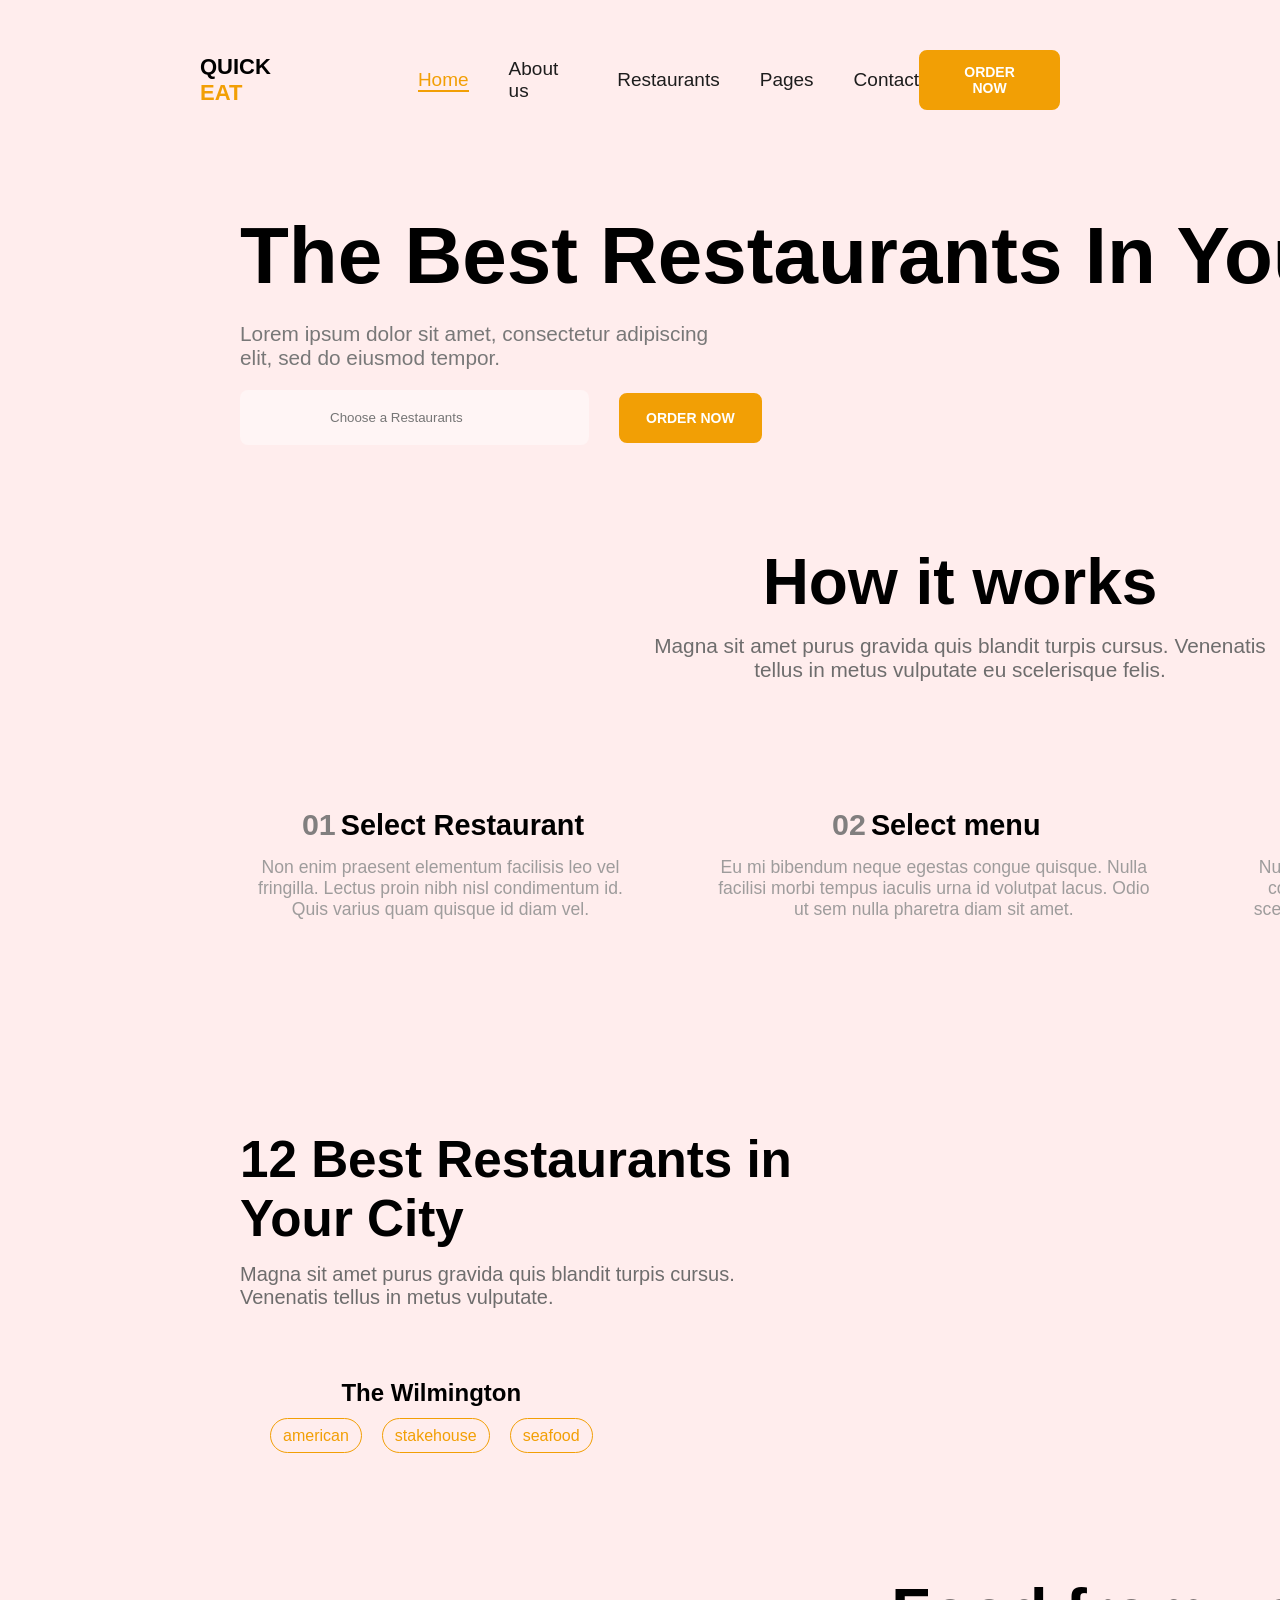
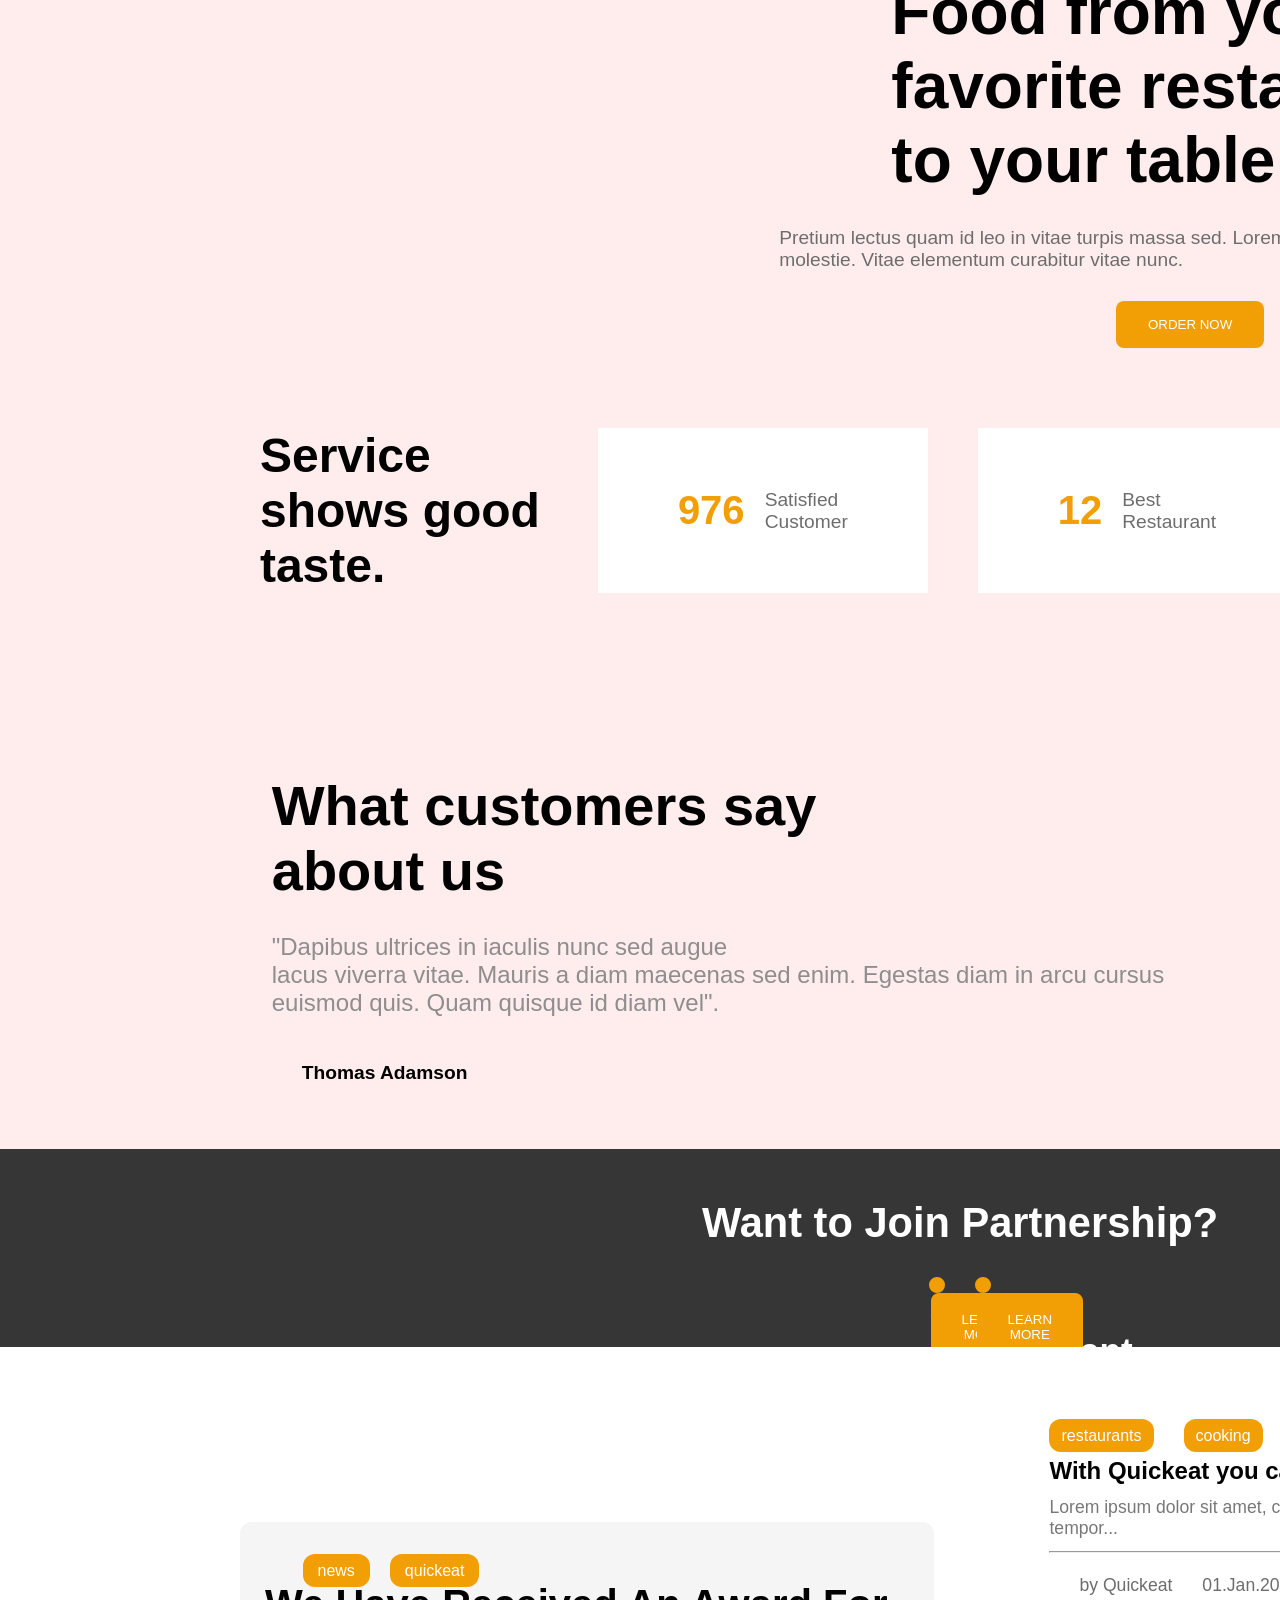
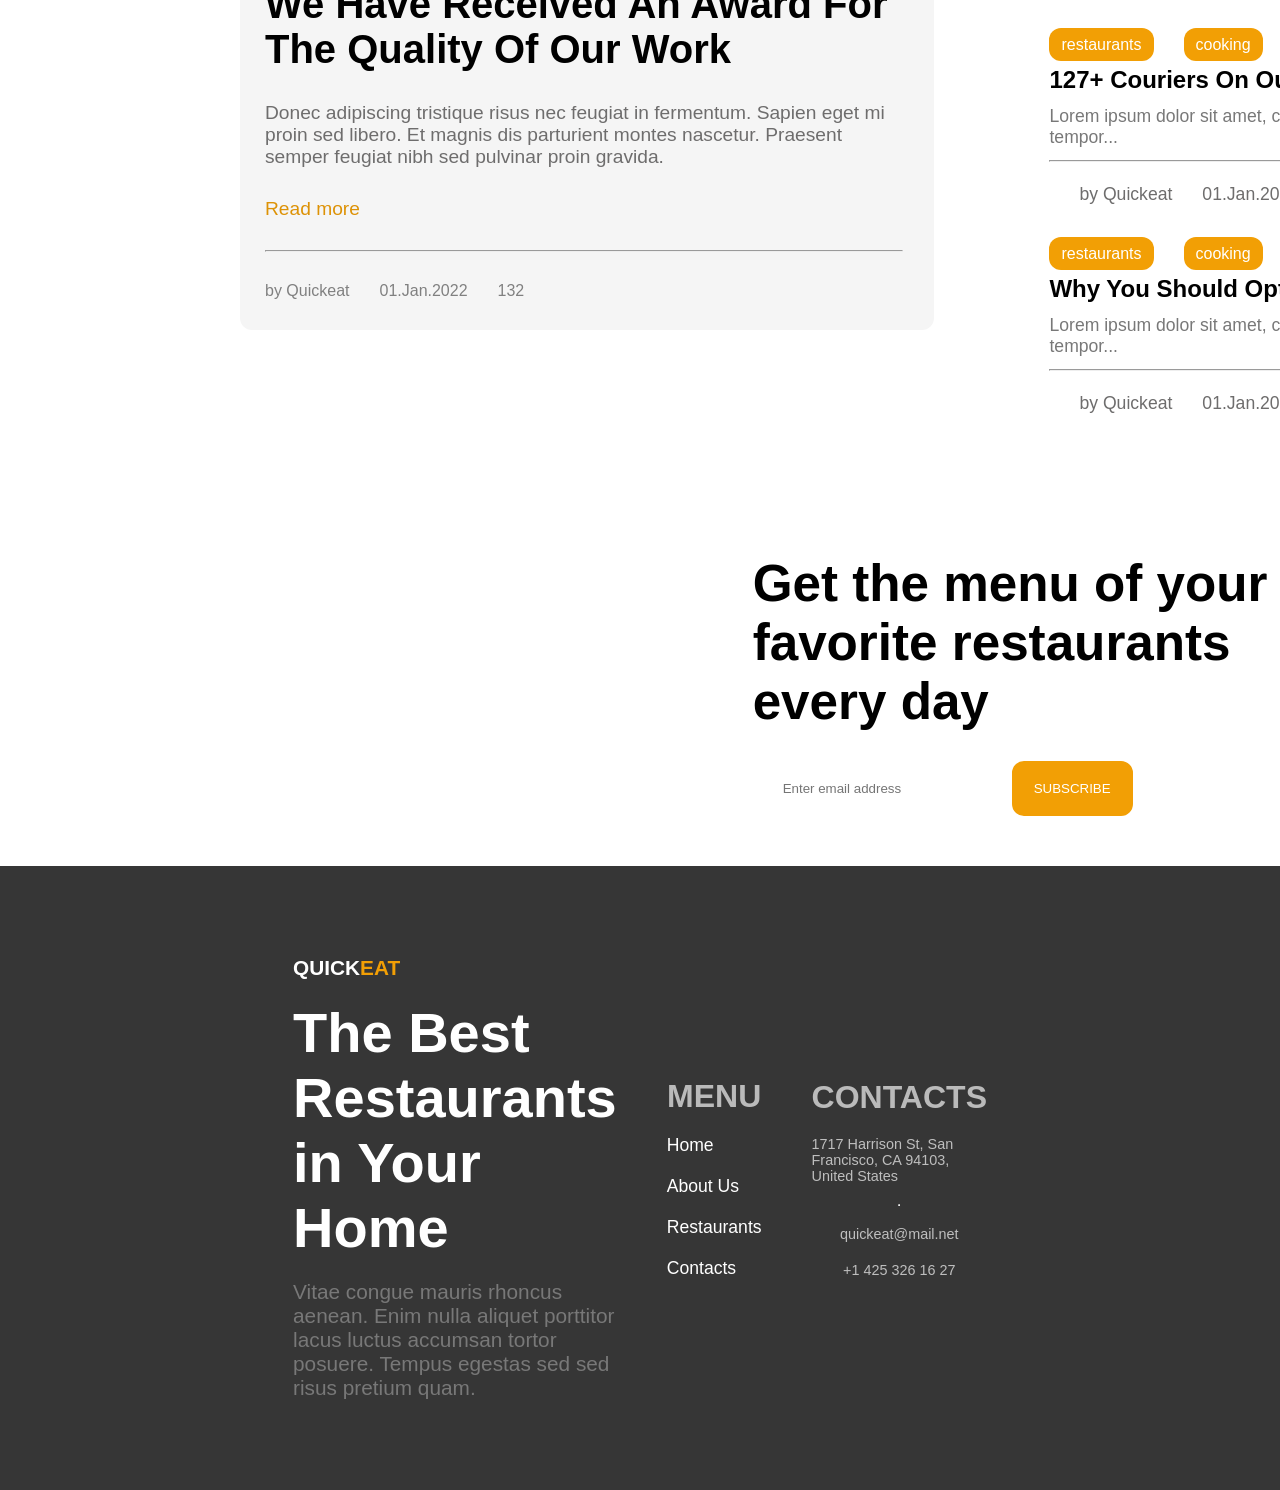
==== index.html @ 790d0edf "first-commit" ====
<!DOCTYPE html>
<html lang="en">

<head>
    <meta charset="UTF-8">
    <meta name="viewport" content="width=device-width, initial-scale=1.0">
    <title>Project</title>
    <link href="https://cdn.jsdelivr.net/npm/remixicon@4.9.0/fonts/remixicon.css" rel="stylesheet" />
    <link rel="stylesheet" href="style.css">
</head>

<body>
    <header>
        <nav>
            <div class="logo">
                <h2>QUICK <span>EAT</span></h2>
            </div>
            <ul>
                <li><a href="#">Home</a></li>
                <li><a href="#">About us</a></li>
                <li><a href="#">Restaurants</a></li>
                <li><a href="#">Pages</a></li>
                <li><a href="#">Contact</a></li>
            </ul>
        </nav>
        <div class="right-nav">
            <button class="btn">ORDER NOW</button>
            <div class="nav-hamburger">
                <i class="ri-menu-line"></i>
            </div>
        </div>
    </header>
    <main>
        <section class="hero-section sec-padding">
            <div class="hero-text">
                <h1>The Best Restaurants In Your Home</h1>
                <p>Lorem ipsum dolor sit amet, consectetur adipiscing <br> elit, sed do eiusmod tempor.</p>
                <nav class="drop-down">
                    <input type="text" placeholder="Choose a Restaurants">
                    <button>ORDER NOW</button>
                </nav>

            </div>
            <div class="hero-img">
                <img src="https://bslthemes.com/html/quickeat/assets/img/photo-1.png" alt="">
                <div class="cap1">
                    <div class="dot"></div>
                    <div>
                        <h3>12 Restaurants</h3>
                        <p>In Your city</p>
                    </div>
                </div>
                <div class="cap2">
                    <img src="https://bslthemes.com/html/quickeat/assets/img/photo-2.jpg" alt="">
                    <div class="cap2-text">
                        <p>Restaurants of the Month</p>
                        <h3>The Wilimington</h3>
                    </div>
                </div>
            </div>

        </section>
        <section class="works sec-padding">
            <div class="text-work">
                <h1>How it works</h1>
                <p>Magna sit amet purus gravida quis blandit turpis cursus. Venenatis <br> tellus in
                    metus vulputate eu scelerisque felis.</p>
            </div>
            <div class="img-work">
                <div class="img-box1">
                    <img src="https://bslthemes.com/html/quickeat/assets/img/illustration-1.png" alt="">
                    <h2><span>01</span>Select Restaurant</h2>
                    <p>Non enim praesent elementum facilisis leo vel fringilla. Lectus proin nibh nisl condimentum id.
                        Quis varius quam quisque id diam vel.</p>
                </div>
                <div class="img-box1">
                    <img src="https://bslthemes.com/html/quickeat/assets/img/illustration-2.png" alt="">
                    <h2><span>02</span>Select menu</h2>
                    <p>Eu mi bibendum neque egestas congue quisque. Nulla facilisi morbi tempus iaculis urna id volutpat
                        lacus. Odio ut sem nulla pharetra diam sit amet.</p>
                </div>
                <div class="img-box1">
                    <img src="https://bslthemes.com/html/quickeat/assets/img/illustration-3.png" alt="">
                    <h2><span>03</span>Wait for delivery</h2>
                    <p>Nunc lobortis mattis aliquam faucibus. Nibh ipsum consequat nisl vel pretium lectus quam id leo.
                        A scelerisque purus semper eget. Tincidunt arcu non.</p>
                </div>
            </div>

        </section>
        <section class="best-res sec-padding">
            <div class="res-left">
                <div class="left-top">
                    <h1>12 Best Restaurants in <br> Your City</h1>
                    <p>Magna sit amet purus gravida quis blandit turpis cursus. <br> Venenatis tellus in metus
                        vulputate.</p>
                </div>
                <div class="left-bottom">
                    <img src="	https://bslthemes.com/html/quickeat/assets/img/logos-1.jpg" alt="">
                    <div class="tag">
                        <h3>The Wilmington</h3>
                        <ul>
                            <li><a href="#">american</a></li>
                            <li><a href="#">stakehouse</a></li>
                            <li><a href="#">seafood</a></li>
                        </ul>
                    </div>
                </div>
            </div>
            <div class="res-right">
                <div class="right-top">
                    <img src="	https://bslthemes.com/html/quickeat/assets/img/logos-1.jpg" alt="">
                    <div class="tag1">
                        <h3>Kennington Lane Cafe</h3>
                        <ul>
                            <li><a href="#">american</a></li>
                            <li><a href="#">stakehouse</a></li>
                            <li><a href="#">seafood</a></li>
                        </ul>
                    </div>
                </div>
                <div class="right-top">
                    <img src="	https://bslthemes.com/html/quickeat/assets/img/logos-1.jpg" alt="">
                    <div class="tag1">
                        <h3>Kings Arms</h3>
                        <ul>
                            <li><a href="#">healthy</a></li>
                            <li><a href="#">stakehouse</a></li>
                            <li><a href="#">vegetarian</a></li>
                        </ul>
                    </div>
                </div>

                <button>SEA ALL</button>
            </div>

        </section>
        <section class="favorite sec-padding">
            <div class="top-img-box">
                <img src="https://bslthemes.com/html/quickeat/assets/img/photo-3.png" alt="">
                <div class="img-box-text">
                    <h1>Food from your <br> favorite restaurants <br> to your table</h1>
                    <p>Pretium lectus quam id leo in vitae turpis massa sed. Lorem donec massa sapien faucibus et
                        molestie. Vitae elementum curabitur vitae nunc.</p>
                    <button>ORDER NOW</button>
                </div>
            </div>
            <div class="bottom-text-box">
                <h3>Service shows good taste.</h3>
                <div class="fav-box">
                    <h4>976</h4>
                    <p>Satisfied <br> Customer</p>
                </div>
                <div class="fav-box">
                    <h4>12</h4>
                    <p>Best <br> Restaurant</p>
                </div>
                <div class="fav-box">
                    <h4>1k+</h4>
                    <p>Food <br> delivery</p>
                </div>
            </div>
        </section>
        <section class="feedback-section sec-padding">
            <div class="left-feed">
                <h1>What customers say <br> about us</h1>
                <p>"Dapibus ultrices in iaculis nunc sed augue <br> lacus viverra vitae. Mauris a diam maecenas sed
                    enim. Egestas diam in arcu cursus euismod quis. Quam quisque id diam vel".</p>
                <div class="user">
                    <img src="https://bslthemes.com/html/quickeat/assets/img/photo-5.jpg" alt="">
                    <h6>Thomas Adamson</h6>
                </div>
            </div>
            <div class="right-feed">
                <img src="https://bslthemes.com/html/quickeat/assets/img/photo-4.png" alt="">
            </div>

        </section>
        <section class="partnership">
            <h1>Want to Join Partnership?</h1>
            <div class="part-conatiner">
                <div class="left-img">
                    <img src="https://bslthemes.com/html/quickeat/assets/img/photo-6.jpg" alt="">
                    <h2>Join-courier</h2>
                    <button>LEARN MORE</button>
                </div>
                <div class="left-img">
                    <img src="https://bslthemes.com/html/quickeat/assets/img/photo-7.jpg" alt="">
                    <h2>Join Merchant</h2>
                    <button>LEARN MORE</button>
                </div>
            </div>
        </section>
        <section class="news-section sec-padding">
            <!-- <h2>Latest news and events</h2> -->
            <div class="left-news">
                <img src="https://bslthemes.com/html/quickeat/assets/img/photo-8.jpg" alt="">
                <ul class="top-tags">
                    <li> <a href="#">news</a></li>
                    <li><a href="#">quickeat</a></li>
                </ul>
                <h2>We Have Received An Award For The Quality Of Our Work</h2>
                <p>Donec adipiscing tristique risus nec feugiat in fermentum. Sapien eget mi proin sed libero. Et magnis
                    dis parturient montes nascetur. Praesent semper feugiat nibh sed pulvinar proin gravida.</p>
                <a href="#" class="read-more">Read more</a>
                <hr>
                <ul class="left-bottom-text">
                    <li><a href="#">by Quickeat</a></li>
                    <li><a href="#">01.Jan.2022</a></li>
                    <li><a href="#">132</a></li>
                </ul>
            </div>
            <div class="right-news">
                <div class="recipes">
                    <img src="https://bslthemes.com/html/quickeat/assets/img/food-1.jpg" alt="">
                    <div class="recipe-box">
                        <ul class="tags">
                            <li><a href="#">restaurants</a></li>
                            <li><a href="#">cooking</a></li>
                        </ul>
                        <h2>With Quickeat you can order food for the whole day</h2>
                        <p>Lorem ipsum dolor sit amet, consectetur adipiscing elit, sed do eiusmod tempor...</p>
                        <hr>
                        <ul class="bottom-tag">
                            <li><a href="#">by Quickeat</a></li>
                            <li><a href="#">01.Jan.2022</a></li>
                            <li><a href="#">132</a></li>
                        </ul>
                    </div>
                </div>
                <!--  -->
                 <div class="recipes">
                    <img src="	https://bslthemes.com/html/quickeat/assets/img/food-2.jpg" alt="">
                    <div class="recipe-box">
                        <ul class="tags">
                            <li><a href="#">restaurants</a></li>
                            <li><a href="#">cooking</a></li>
                        </ul>
                        <h2>127+ Couriers On Our Team!</h2>
                        <p>Lorem ipsum dolor sit amet, consectetur adipiscing elit, sed do eiusmod tempor...</p>
                        <hr>
                        <ul class="bottom-tag">
                            <li><a href="#">by Quickeat</a></li>
                            <li><a href="#">01.Jan.2022</a></li>
                            <li><a href="#">132</a></li>
                        </ul>
                    </div>
                </div>
                <!-- -->
                 <div class="recipes">
                    <img src="	https://bslthemes.com/html/quickeat/assets/img/food-3.jpg" alt="">
                    <div class="recipe-box">
                        <ul class="tags">
                            <li><a href="#">restaurants</a></li>
                            <li><a href="#">cooking</a></li>
                        </ul>
                        <h2>Why You Should Optimize Your Menu for Delivery</h2>
                        <p>Lorem ipsum dolor sit amet, consectetur adipiscing elit, sed do eiusmod tempor...</p>
                        <hr>
                        <ul class="bottom-tag">
                            <li><a href="#">by Quickeat</a></li>
                            <li><a href="#">01.Jan.2022</a></li>
                            <li><a href="#">132</a></li>
                        </ul>
                    </div>
                </div>
            </div>
        </section>
        <section class="subscribe-section sec-padding">
            <img src="https://bslthemes.com/html/quickeat/assets/img/illustration-4.png" alt="">
            <div class="right-sub">
                <h1>Get the menu of your <br> favorite restaurants <br> every day</h1>
                <div class="inp">
                    <input type="email" placeholder="Enter email address">
                    <button>SUBSCRIBE</button>
                </div>
            </div>

        </section>
    </main>
    <footer>
        <div class="top-footer sec-padding">
            <div class="left">
                <h2>QUICK<span>EAT</span></h2>
                <h1>The Best <br> Restaurants <br> in Your Home</h1>
                <p>Vitae congue mauris rhoncus aenean. Enim nulla aliquet porttitor lacus luctus accumsan tortor posuere. Tempus egestas sed sed risus pretium quam.</p>
            </div>
            <div class="mid">
                <h3>MENU</h3>
                <ul>
                    <li><a href="#">Home</a></li>
                    <li><a href="#">About Us</a></li>
                    <li><a href="#">Restaurants</a></li>
                    <li><a href="#">Contacts</a></li>
                </ul>
            </div>
            <div class="right">
                <h3>CONTACTS</h3>
                <p>1717 Harrison St, San Francisco, CA 94103, United States</p>
                <hr>
                <p>quickeat@mail.net</p>
                <p>+1 425 326 16 27</p>
            </div>   
        </div>
    </footer>
</body>
</html>
---- style.css ----
* {
    margin: 0;
    padding: 0;
    box-sizing: border-box;
    font-family: "Helvetica Neue", Helvetica, Arial, sans-serif;
}

body {
    background-color: #FFEDED;
    /* width: 100%; */
    display: flex;
    flex-direction: column;
    /* align-items: center; */
    justify-content: center;
    overflow-x: hidden;
}

header {
    display: flex;
    justify-content: space-between;
    align-items: center;
    padding: 50px 200px;
}

nav {
    display: flex;
    align-items: center;
    gap: 100px;
}

.logo h2 {
    font-size: 22px;
    font-weight: 700;
}

.logo h2 span {
    color: #F29F05;
}

nav ul {
    display: flex;
    align-items: center;
    justify-content: center;
    gap: 40px;
}

nav ul li {
    list-style: none;
}

nav ul li a {
    text-decoration: none;
    font-size: 19px;
    color: rgb(29, 29, 29);
}

nav li:first-child a {
    color: #F29F05;
    border-bottom: 2px solid #F29F05;
}


nav ul li a:hover {
    color: #F29F05;
    transition: 0.3s ease-in;
}

.right-nav {
    display: flex;
    gap: 20px;
    align-items: center;
    justify-content: center;
}

.right-nav button {
    padding: 12px 25px;
    border: 2px solid #F29F05;
    outline: none;
    background-color: #F29F05;
    color: white;
    border-radius: 8px;
    cursor: pointer;
    font-size: 14px;
    font-weight: 600;
}

.right-nav button:hover {
    color: #F29F05;
    background-color: transparent;
    transition: 0.s ease-in;
}

.right-nav i {
    cursor: pointer;
    font-size: 20px;
    display: none;
}

main {
    width: 1920px;
}
.sec-padding{
     padding: 50px 240px;
}
.hero-section {
    display: flex;
    justify-content: space-between;
    align-items: center;

}

.hero-text {
    display: flex;
    flex-direction: column;
    gap: 20px;
}

.hero-text h1 {
    font-size: 5rem;
}

.hero-text p {
    font-size: 1.3rem;
    color: #787878;
}

.drop-down {
    display: flex;
    align-items: center;
    gap: 30px;
}

.drop-down input {
    padding: 20px 90px;
    border: none;
    outline: none;
    background-color: rgba(255, 255, 255, 0.404);
    border-radius: 8px;
}

.drop-down button {
    padding: 15px 25px;
    border: 2px solid #F29F05;
    outline: none;
    background-color: #F29F05;
    color: white;
    border-radius: 8px;
    cursor: pointer;
    font-size: 14px;
    font-weight: 600;
}

.drop-down button:hover {
    color: #F29F05;
    background-color: transparent;
    transition: 0.s ease-in;
}

.hero-img {
    position: relative;
}

.hero-img .cap1 {
    padding: 12px 20px;
    width: 40%;
    display: flex;
    align-items: center;
    gap: 20px;
    border-radius: 18px;
    background-color: white;
    position: absolute;
    top: 23%;
    left: 64%;
}

.hero-img .cap1 .dot {
    width: 50px;
    height: 50px;
    background-color: #F29F05;
    border-radius: 50%;
}

.cap1 h3 {
    font-size: 18px;
}

.cap1 p {
    color: #787878;
    font-size: 15px;
}

.hero-img .cap2 {
    display: flex;
    align-items: center;
    gap: 30px;
    width: 50%;
    border-radius: 18px;
    padding: 15px 28px;
    background-color: white;
    position: absolute;
    bottom: 20%;
}

.hero-img .cap2 img {
    border-radius: 18px;

}

.cap2-text {
    display: flex;
    flex-direction: column;
    align-items: center;
    justify-content: center;
    gap: 12px;
}

.hero-img .cap2 h3 {
    font-size: 20px;

}

.hero-img .cap2 p {
    font-size: 14px;
    color: #787878;
}

/* How it work section */

.works {
    display: flex;
    flex-direction: column;
    align-items: center;
    gap: 30px;
    padding-top: 50px;
}

.text-work {
    display: flex;
    flex-direction: column;
    gap: 15px;
}

.text-work h1 {
    font-size: 4rem;
    text-align: center;
}

.text-work p {
    font-size: 1.3rem;
    text-align: center;
    color: #6e6d6d;
}

.img-work {
    display: flex;
    align-items: center;
    justify-content: center;
    gap: 70px;
}

.img-box1 {
    display: flex;
    flex-direction: column;
    align-items: center;
    justify-content: center;
    gap: 15px;
    padding: 80px 5px;
}

.img-box1 img {
    max-width: 100%;
    height: auto;
}

.img-box1 h2 {
    font-size: 1.8rem;
}

.img-box1 h2 span {
    color: #817f7f;
    font-size: 1.9rem;
    padding: 5px;
}

.img-box1 p {
    color: #9e9c9c;
    font-size: 1.1rem;
    text-align: center;
}

/* Best Resturants Section */

.best-res {
    display: flex;
    padding-top: 80px;
    justify-content: space-between;
    /* padding: 150px 0; */
}

.res-left {
    display: flex;
    flex-direction: column;
    gap: 70px;
    justify-content: space-between;
}

.left-top {
    display: flex;
    flex-direction: column;
    gap: 15px;
}

.left-top h1 {
    font-size: 3.2rem;
}

.left-top p {
    font-size: 20px;
    color: #6e6d6d;
}

.left-bottom {
    display: flex;
    align-items: center;
    gap: 30px;
}

.left-bottom img {
    border-radius: 18px;
}

.left-bottom .tag {
    display: flex;
    flex-direction: column;
    align-items: center;
    gap: 20px;
}

.left-bottom .tag h3 {
    font-size: 1.5rem;
}

.left-bottom .tag ul {
    display: flex;
    gap: 20px;
}

.left-bottom .tag ul li {
    list-style: none;
}

.left-bottom .tag ul li a {
    text-decoration: none;
    padding: 8px 12px;
    border: 1px solid #F29F05;
    color: #F29F05;
    background-color: transparent;
    border-radius: 18px;
}

.left-bottom .tag ul li a:hover {
    background-color: #F29F05;
    color: white;
    transition: 0.3s ease-in;
}

.res-right {
    display: flex;
    flex-direction: column;
    align-items: center;
    justify-content: center;
    gap: 50px;
}

.res-right .right-top {
    display: flex;
    align-items: center;
    gap: 50px;
}

.res-right button {
    padding: 15px 28px;
    border: 2px solid #F29F05;
    background-color: transparent;
    border-radius: 8px;
    cursor: pointer;
}

.res-right button:hover {
    background-color: #F29F05;
    color: white;
    transition: 0.3s ease-in;
}

.res-right .right-top img {
    border-radius: 18px;
}

.right-top .tag1 {
    display: flex;
    flex-direction: column;
    gap: 20px;
}

.tag1 h3 {
    font-size: 1.5rem;
}

.tag1 ul {
    display: flex;
    gap: 40px;
}

.tag1 ul li {
    list-style: none;
}

.tag1 ul li a {
    text-decoration: none;
    padding: 8px 12px;
    border: 1px solid #F29F05;
    color: #F29F05;
    background-color: transparent;
    border-radius: 18px
}

.tag1 ul li a:hover {
    background-color: #F29F05;
    color: white;
    transition: 0.3s ease-in;
}

/* favorite section */

.favorite {
    display: flex;
    padding-top: 80px;
    flex-direction: column;
}

.top-img-box {
    display: flex;
    align-items: center;
    justify-content: center;
}

.top-img-box img {
    width: 40%;
}

.img-box-text {
    display: flex;
    flex-direction: column;
    align-items: center;
    gap: 30px;
}

.img-box-text h1 {
    font-size: 4rem;
    font-weight: 600;
}

.img-box-text p {
    font-size: 1.2rem;
    padding-left: 30px;
    width: 90%;
    color: #6e6d6d;
}

.img-box-text button {
    padding: 1rem 2rem;
    border: none;
    background-color: #F29F05;
    color: white;
    border-radius: 8px;
}

.bottom-text-box {
    display: flex;
    gap: 30px;
    justify-content: space-evenly;
    padding: 80px 0;
}

.bottom-text-box h3 {
    font-size: 3rem;
    width: 20%;
}

.bottom-text-box .fav-box {
    display: flex;
    align-items: center;
    justify-content: center;
    gap: 20px;
    padding: 10px 80px;
    background-color: white;
}


.fav-box h4 {
    font-size: 2.5rem;
    color: #F29F05;
}

.fav-box p {
    font-size: 1.2rem;
    color: #6e6d6d;
}

.bottom-text-box .fav-box:hover{
    /* background-color: #f7cd97; */
    transition: 0.3s ease-in-out;
    cursor: pointer;
    transform: translateY(-5%);

}



/* Partnership section */
.feedback-section {
    display: flex;
    align-items: center;
    gap: 30px;
    justify-content: center;
}

.feedback-section .left-feed {
    display: flex;
    gap: 30px;
    flex-direction: column;
}

.feedback-section .left-feed h1 {
    font-size: 3.5rem;
}

.feedback-section .left-feed p {
    color: #8f8d8d;
    font-size: 1.5rem;
    width: 70%;
}

.left-feed .user {
    display: flex;
    gap: 20px;
}

.left-feed .user img {
    border-radius: 50%;
}

.left-feed .user h6 {
    font-size: 1.2rem;
    padding: 15px 10px;
}

/* Partnership Section */
.partnership {
    background-color: #363636;
    display: flex;
    flex-direction: column;
    gap: 30px;
    padding: 50px 60px;
    overflow: hidden;

}

.partnership h1 {
    text-align: center;
    font-size: 2.6rem;
    color: white;
}

.part-conatiner {
    display: flex;
    gap: 30px;
    align-items: center;
    justify-content: center;
}

.part-conatiner .left-img {
    position: relative;
    
}
.part-conatiner .left-img img{
    border-radius: 12px;
    border: 8px solid #F29F05;
}
.part-conatiner .left-img h2 {
    font-size: 2.2rem;
    color: white;
    position: absolute;
    top: 70%;
    left: 8%;
}

.part-conatiner .left-img button {
    position: absolute;
    top: 82%;
    left: 10%;
    padding: 16px 28px;
    background-color: #F29F05;
    color: white;
    border: none;
    border-radius: 8px;
    border: 3px solid #F29F05;
}

.part-conatiner .left-img button:hover {
    background-color: transparent;
    transition: .3s ease-in;

}

/* News and Event section  */

.news-section{
    display: flex;
    gap: 60px;
    align-items: center;
    justify-content: center;
    background-color: white;
} 

.news-section .left-news{
    padding: 30px 25px;
    background-color: whitesmoke;
    display: flex;
    width: 50%;
    gap: 30px;
    flex-direction: column;
    border-radius: 12px;
    position: relative;

}
.left-news img{
    width: 100%;
    border-radius: 12px;
}
.top-tags{
    display: flex;
    gap: 20px;
     position: absolute;
    left: 9%;
    top: 10%;
}
.top-tags li{
    list-style: none;
}
.top-tags li a{
    text-decoration: none;
    font-size: 1rem;
    padding: 8px 15px;
    background-color: #F29F05;
    color: white;
    border-radius: 12px;   
}

.left-news h2{
    font-size: 2.5rem;

}
.left-news p{
    font-size: 1.2rem;
    color: #6e6d6d;
}
.left-news .read-more{
    font-size: 1.2rem;
    text-decoration: none;
    color: #dd9206;
    align-self: start;
}
.left-news hr{
    width: 99%;
}
.left-news .left-bottom-text{
    display: flex;
    gap: 30px;
}
.left-bottom-text li{
    list-style: none;
}
.left-bottom-text li a{
    text-decoration: none;
    color: gray;
}
.right-news{
    display: flex;
    padding: 30px 25px;
    flex-direction: column;
     gap: 30px;
}
.recipes{
    display: flex;
    align-items: center;
    gap: 30px;
    justify-content: center;
}
.recipes img{
    border-radius: 12px;
}
.recipe-box{
    display: flex;
    flex-direction: column;
    gap: 12px;
    justify-content: center;
}
.recipe-box .tags{
    display: flex;
    gap: 30px;
}
.recipe-box .tags li{
    list-style: none;
}
.recipe-box .tags li a{
    text-decoration: none;
    padding: 8px 12px;
    background-color: #F29F05;
    color: white;
    border-radius: 12px;
}
.recipe-box h2{
    font-size: 1.5rem;
}
.recipe-box h2:hover{
    color: #F29F05;
    transition: 0.4s ease-in;
    cursor: pointer;
}
.recipe-box p{
    color: #787878;
    font-size: 1.1rem;
}
.recipe-box .bottom-tag{
    display: flex;
    /* justify-content: space-between; */
    gap: 30px;
    padding: 10px 30px;
}
.recipe-box .bottom-tag li{
    list-style: none;
}
.recipe-box .bottom-tag a{
    text-decoration: none;
    color: #6e6d6d  ;
    font-size: 1.1rem;
}

/* Subscribe section */

.subscribe-section{
    display: flex;
    align-items: center;
    justify-content:center;
    gap:100px;
    background-color: white;
}
.subscribe-section .right-sub{
    display: flex;
    flex-direction: column;
    gap: 30px;
}
.right-sub h1{
    font-size: 3.2rem;
}
.right-sub .inp{
    display: flex;
    gap: 30px;
}
.right-sub .inp input{
    padding: 15px  30px;
    border: none;
    outline: none;
}
.right-sub .inp button{
    padding: 18px 20px;
    border: none;
    background-color: #F29F05;
    color: white;
    border-radius: 12px;
    border: 2px solid #F29F05;
}
.right-sub .inp button:hover{
    background-color: transparent;
    color: #F29F05;
}

footer{
    width: 100%;
    background-color: #363636;
    padding: 40px 60px;
}
footer .top-footer{
    display: flex;
    align-items: center;
    gap: 50px;
    justify-content: center;
    /* justify-content: space-between; */
}
.top-footer .left{
    display: flex;
    flex-direction: column;
    gap: 20px;
}
.top-footer .left h2{
    font-size: 1.3rem;
    color: white;
}
.top-footer .left h2 span{
    color: #F29F05;
}
.top-footer .left h1{
    font-size: 3.5rem;
    color: white;
}
.top-footer .left p{
    font-size: 1.3rem;
    /* width: 40%; */
    color: #787878;
}

.top-footer .mid{
    display: flex;
    flex-direction: column;
    justify-content: center;
    align-items: center;
    gap: 20px;
}
.top-footer .mid h3{
    font-size: 2rem;
    color: rgba(255, 255, 255, 0.658);
}
.top-footer .mid ul{
    display: flex;
    flex-direction: column;
    gap: 20px;
}
.top-footer .mid ul li{
    list-style: none;
}
.top-footer .mid ul li a{
    color: white;
    text-decoration: none;
    font-size: 1.1rem;
}
.top-footer .right{
    display: flex;
    flex-direction: column;
    align-items: center;
    justify-content: center;
    gap: 20px;

}
.top-footer .right h3{
    font-size: 2rem;
    color: rgba(255, 255, 255, 0.658);
}
.top-footer .right p{
    color:rgb(190, 190, 190);
    font-size: .9rem;
}


/* Responsive */


@media (max-width: 768px) {
    header {
        flex-direction: column;
        padding: 20px;
        gap: 15px;
    }

    nav {
        /* flex-direction: column; */
        gap: 10px;
        justify-content: space-between;
    }

    nav ul {
        flex-direction: column;
        gap: 10px;
        display: none;
    }

    .hero-section {
        flex-direction: column;
        gap: 20px;
        padding: 20px;
    }

    .hero-text h1 {
        font-size: 2.5rem;
    }

    .hero-text p {
        font-size: 1rem;
        text-align: center;
    }

    .drop-down {
        flex-direction: column;
        gap: 10px;
    }

    .works .img-work,
    .best-res,
    .feedback-section,
    .partnership .part-conatiner,
    .news-section,
    .recipes,
    .subscribe-section {
        flex-direction: column;
        gap: 20px;
    }

    .sec-padding {
        padding: 20px;
    }

    main {
        width: 100%;
    }
}
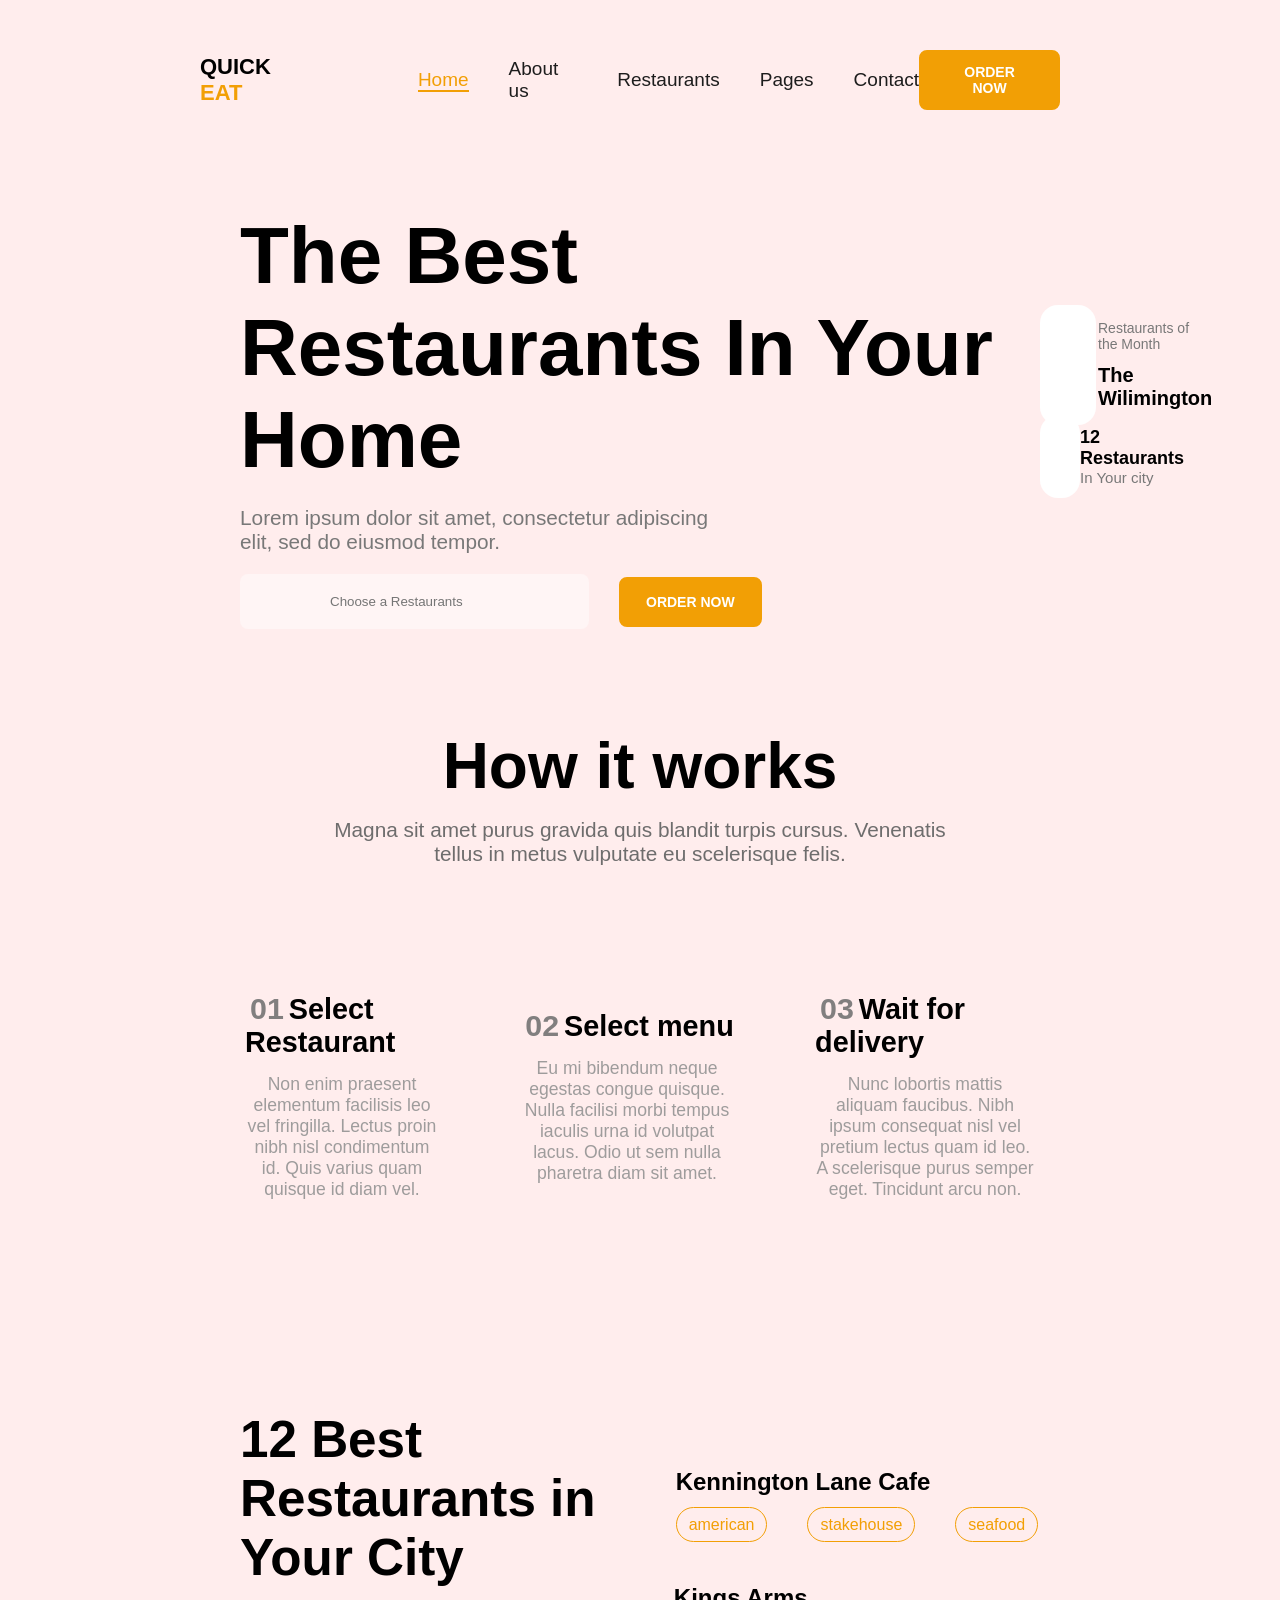
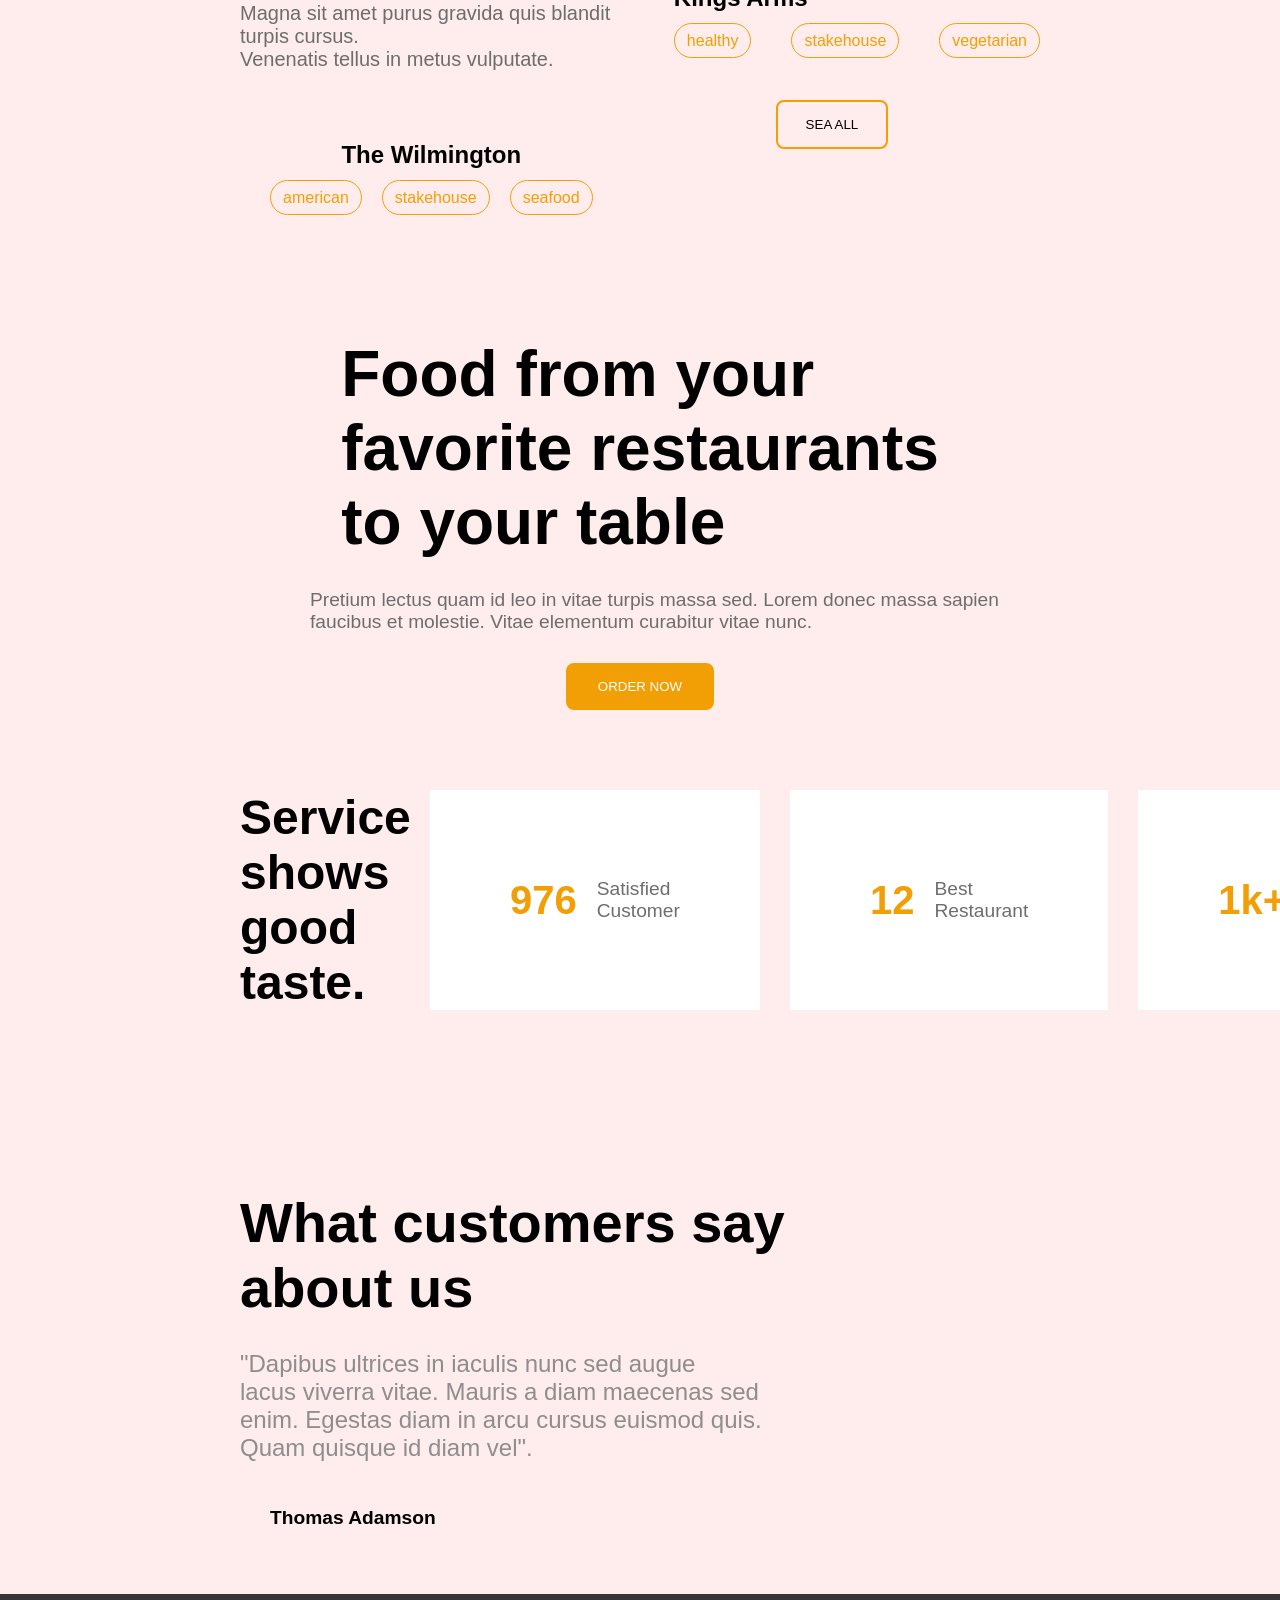
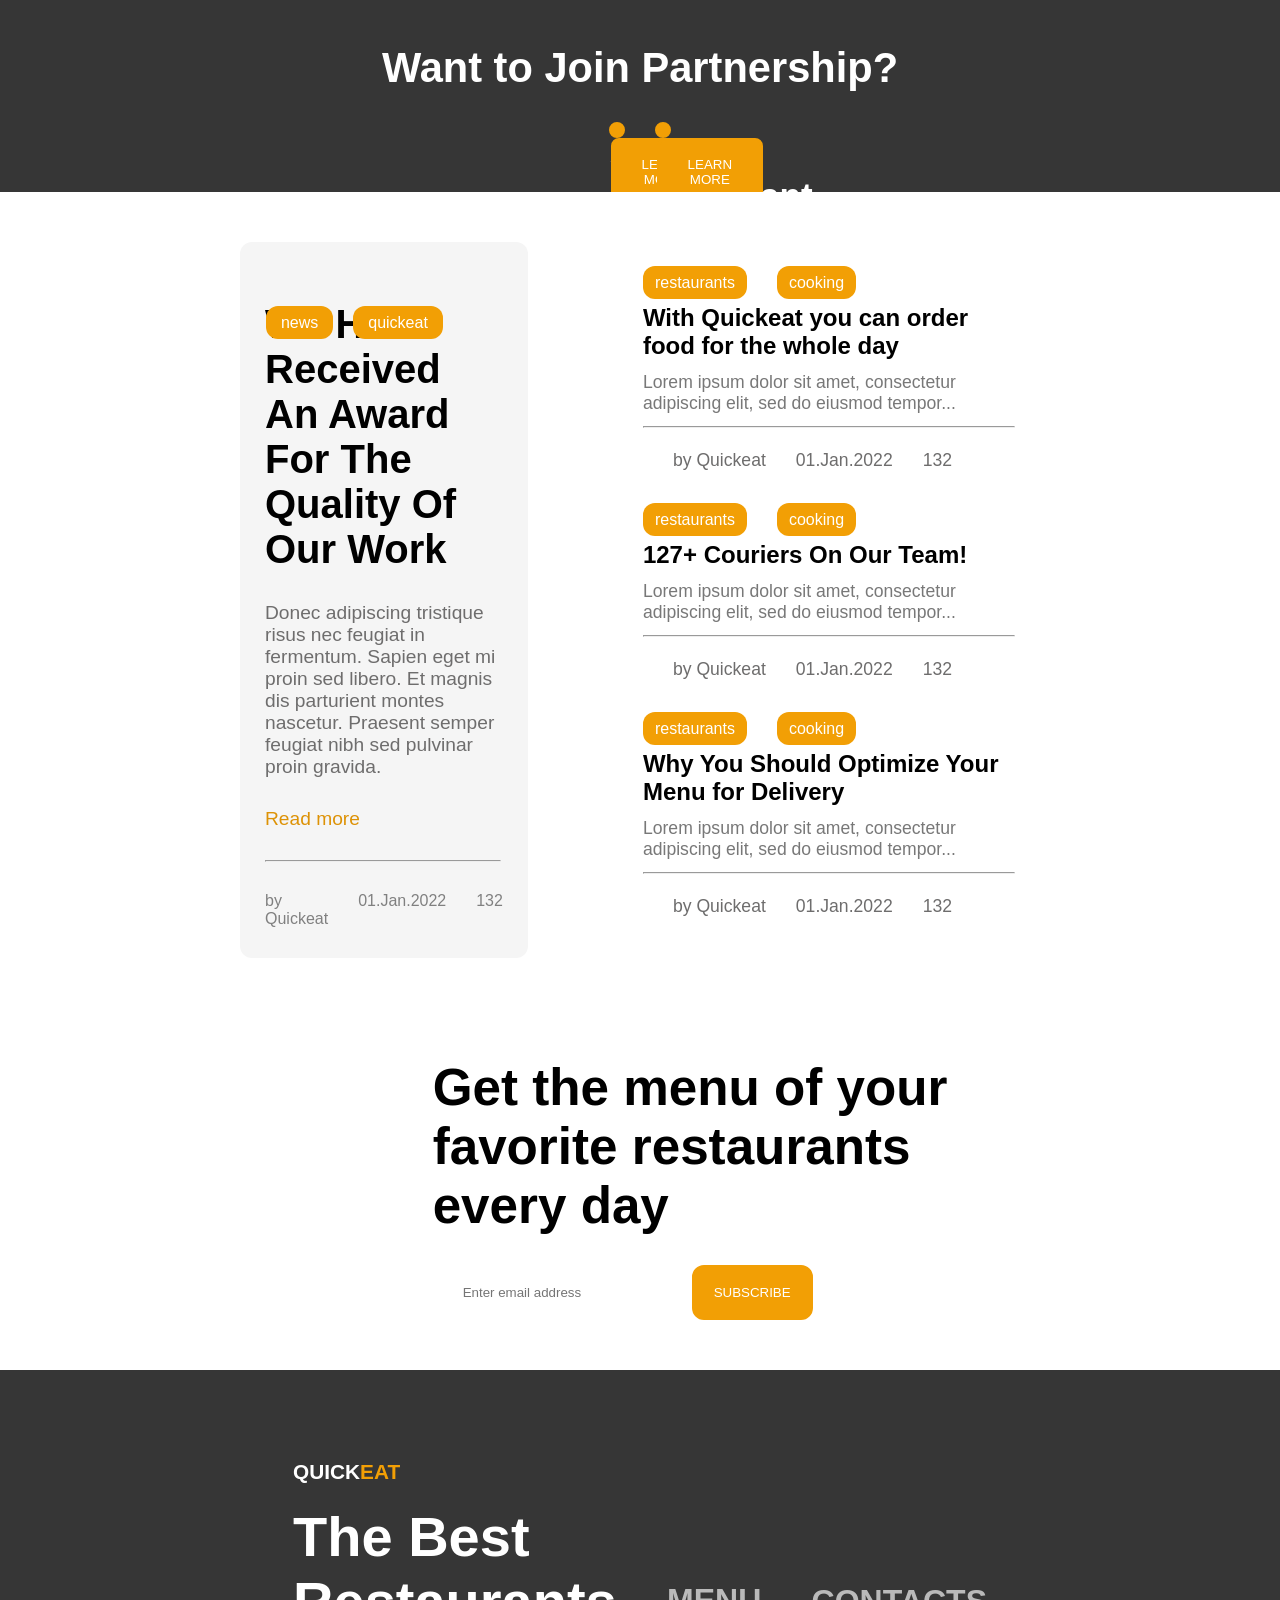
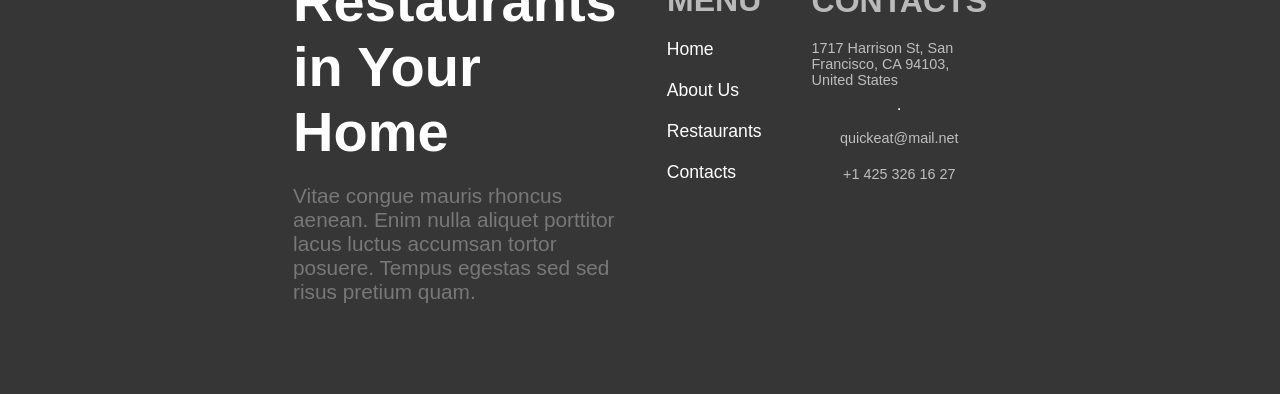
==== commit 4f23f3fe: "responsive" ====
--- a/index.html
+++ b/index.html
@@ -91,7 +91,7 @@
         <section class="best-res sec-padding">
             <div class="res-left">
                 <div class="left-top">
-                    <h1>12 Best Restaurants in <br> Your City</h1>
+                    <h1>12 Best Restaurants in  Your City</h1>
                     <p>Magna sit amet purus gravida quis blandit turpis cursus. <br> Venenatis tellus in metus
                         vulputate.</p>
                 </div>
--- a/style.css
+++ b/style.css
@@ -7,12 +7,11 @@
 
 body {
     background-color: #FFEDED;
-    /* width: 100%; */
-    display: flex;
-    flex-direction: column;
-    /* align-items: center; */
+    display: flex;
+    flex-direction: column;
     justify-content: center;
     overflow-x: hidden;
+    width: 100%;
 }
 
 header {
@@ -96,17 +95,17 @@
     display: none;
 }
 
-main {
+/* main {
     width: 1920px;
-}
-.sec-padding{
-     padding: 50px 240px;
-}
+} */
+.sec-padding {
+    padding: 50px 240px;
+}
+
 .hero-section {
     display: flex;
     justify-content: space-between;
     align-items: center;
-
 }
 
 .hero-text {
@@ -294,7 +293,6 @@
     display: flex;
     padding-top: 80px;
     justify-content: space-between;
-    /* padding: 150px 0; */
 }
 
 .res-left {
@@ -444,9 +442,6 @@
     justify-content: center;
 }
 
-.top-img-box img {
-    width: 40%;
-}
 
 .img-box-text {
     display: flex;
@@ -507,7 +502,7 @@
     color: #6e6d6d;
 }
 
-.bottom-text-box .fav-box:hover{
+.bottom-text-box .fav-box:hover {
     /* background-color: #f7cd97; */
     transition: 0.3s ease-in-out;
     cursor: pointer;
@@ -581,12 +576,14 @@
 
 .part-conatiner .left-img {
     position: relative;
-    
-}
-.part-conatiner .left-img img{
+
+}
+
+.part-conatiner .left-img img {
     border-radius: 12px;
     border: 8px solid #F29F05;
 }
+
 .part-conatiner .left-img h2 {
     font-size: 2.2rem;
     color: white;
@@ -615,15 +612,15 @@
 
 /* News and Event section  */
 
-.news-section{
+.news-section {
     display: flex;
     gap: 60px;
     align-items: center;
     justify-content: center;
     background-color: white;
-} 
-
-.news-section .left-news{
+}
+
+.news-section .left-news {
     padding: 30px 25px;
     background-color: whitesmoke;
     display: flex;
@@ -634,146 +631,174 @@
     position: relative;
 
 }
-.left-news img{
+
+.left-news img {
     width: 100%;
     border-radius: 12px;
 }
-.top-tags{
-    display: flex;
-    gap: 20px;
-     position: absolute;
+
+.top-tags {
+    display: flex;
+    gap: 20px;
+    position: absolute;
     left: 9%;
     top: 10%;
 }
-.top-tags li{
+
+.top-tags li {
     list-style: none;
 }
-.top-tags li a{
+
+.top-tags li a {
     text-decoration: none;
     font-size: 1rem;
     padding: 8px 15px;
     background-color: #F29F05;
     color: white;
-    border-radius: 12px;   
-}
-
-.left-news h2{
+    border-radius: 12px;
+}
+
+.left-news h2 {
     font-size: 2.5rem;
 
 }
-.left-news p{
+
+.left-news p {
     font-size: 1.2rem;
     color: #6e6d6d;
 }
-.left-news .read-more{
+
+.left-news .read-more {
     font-size: 1.2rem;
     text-decoration: none;
     color: #dd9206;
     align-self: start;
 }
-.left-news hr{
+
+.left-news hr {
     width: 99%;
 }
-.left-news .left-bottom-text{
-    display: flex;
-    gap: 30px;
-}
-.left-bottom-text li{
+
+.left-news .left-bottom-text {
+    display: flex;
+    gap: 30px;
+}
+
+
+.left-bottom-text li {
     list-style: none;
 }
-.left-bottom-text li a{
+
+.left-bottom-text li a {
     text-decoration: none;
     color: gray;
 }
-.right-news{
+
+.right-news {
     display: flex;
     padding: 30px 25px;
     flex-direction: column;
-     gap: 30px;
-}
-.recipes{
-    display: flex;
-    align-items: center;
-    gap: 30px;
-    justify-content: center;
-}
-.recipes img{
+    gap: 30px;
+}
+
+.recipes {
+    display: flex;
+    align-items: center;
+    gap: 30px;
+    justify-content: center;
+}
+
+.recipes img {
     border-radius: 12px;
 }
-.recipe-box{
+
+.recipe-box {
     display: flex;
     flex-direction: column;
     gap: 12px;
     justify-content: center;
 }
-.recipe-box .tags{
-    display: flex;
-    gap: 30px;
-}
-.recipe-box .tags li{
+
+.recipe-box .tags {
+    display: flex;
+    gap: 30px;
+}
+
+.recipe-box .tags li {
     list-style: none;
 }
-.recipe-box .tags li a{
+
+.recipe-box .tags li a {
     text-decoration: none;
     padding: 8px 12px;
     background-color: #F29F05;
     color: white;
     border-radius: 12px;
 }
-.recipe-box h2{
+
+.recipe-box h2 {
     font-size: 1.5rem;
 }
-.recipe-box h2:hover{
+
+.recipe-box h2:hover {
     color: #F29F05;
     transition: 0.4s ease-in;
     cursor: pointer;
 }
-.recipe-box p{
+
+.recipe-box p {
     color: #787878;
     font-size: 1.1rem;
 }
-.recipe-box .bottom-tag{
-    display: flex;
-    /* justify-content: space-between; */
+
+.recipe-box .bottom-tag {
+    display: flex;
     gap: 30px;
     padding: 10px 30px;
 }
-.recipe-box .bottom-tag li{
+
+.recipe-box .bottom-tag li {
     list-style: none;
 }
-.recipe-box .bottom-tag a{
+
+.recipe-box .bottom-tag a {
     text-decoration: none;
-    color: #6e6d6d  ;
+    color: #6e6d6d;
     font-size: 1.1rem;
 }
 
 /* Subscribe section */
 
-.subscribe-section{
-    display: flex;
-    align-items: center;
-    justify-content:center;
-    gap:100px;
+.subscribe-section {
+    display: flex;
+    align-items: center;
+    justify-content: center;
+    gap: 100px;
     background-color: white;
 }
-.subscribe-section .right-sub{
-    display: flex;
-    flex-direction: column;
-    gap: 30px;
-}
-.right-sub h1{
+
+.subscribe-section .right-sub {
+    display: flex;
+    flex-direction: column;
+    gap: 30px;
+}
+
+.right-sub h1 {
     font-size: 3.2rem;
 }
-.right-sub .inp{
-    display: flex;
-    gap: 30px;
-}
-.right-sub .inp input{
-    padding: 15px  30px;
+
+.right-sub .inp {
+    display: flex;
+    gap: 30px;
+}
+
+.right-sub .inp input {
+    padding: 15px 30px;
     border: none;
     outline: none;
 }
-.right-sub .inp button{
+
+.right-sub .inp button {
     padding: 18px 20px;
     border: none;
     background-color: #F29F05;
@@ -781,148 +806,491 @@
     border-radius: 12px;
     border: 2px solid #F29F05;
 }
-.right-sub .inp button:hover{
+
+.right-sub .inp button:hover {
     background-color: transparent;
     color: #F29F05;
 }
 
-footer{
+footer {
     width: 100%;
     background-color: #363636;
     padding: 40px 60px;
 }
-footer .top-footer{
+
+footer .top-footer {
     display: flex;
     align-items: center;
     gap: 50px;
     justify-content: center;
-    /* justify-content: space-between; */
-}
-.top-footer .left{
-    display: flex;
-    flex-direction: column;
-    gap: 20px;
-}
-.top-footer .left h2{
+}
+
+.top-footer .left {
+    display: flex;
+    flex-direction: column;
+    gap: 20px;
+}
+
+.top-footer .left h2 {
     font-size: 1.3rem;
     color: white;
 }
-.top-footer .left h2 span{
+
+.top-footer .left h2 span {
     color: #F29F05;
 }
-.top-footer .left h1{
+
+.top-footer .left h1 {
     font-size: 3.5rem;
     color: white;
 }
-.top-footer .left p{
+
+.top-footer .left p {
     font-size: 1.3rem;
-    /* width: 40%; */
     color: #787878;
 }
 
-.top-footer .mid{
-    display: flex;
-    flex-direction: column;
-    justify-content: center;
-    align-items: center;
-    gap: 20px;
-}
-.top-footer .mid h3{
+.top-footer .mid {
+    display: flex;
+    flex-direction: column;
+    justify-content: center;
+    align-items: center;
+    gap: 20px;
+}
+
+.top-footer .mid h3 {
     font-size: 2rem;
     color: rgba(255, 255, 255, 0.658);
 }
-.top-footer .mid ul{
-    display: flex;
-    flex-direction: column;
-    gap: 20px;
-}
-.top-footer .mid ul li{
+
+.top-footer .mid ul {
+    display: flex;
+    flex-direction: column;
+    gap: 20px;
+}
+
+.top-footer .mid ul li {
     list-style: none;
 }
-.top-footer .mid ul li a{
+
+.top-footer .mid ul li a {
     color: white;
     text-decoration: none;
     font-size: 1.1rem;
 }
-.top-footer .right{
-    display: flex;
-    flex-direction: column;
-    align-items: center;
-    justify-content: center;
-    gap: 20px;
-
-}
-.top-footer .right h3{
+
+.top-footer .right {
+    display: flex;
+    flex-direction: column;
+    align-items: center;
+    justify-content: center;
+    gap: 20px;
+
+}
+
+.top-footer .right h3 {
     font-size: 2rem;
     color: rgba(255, 255, 255, 0.658);
 }
-.top-footer .right p{
-    color:rgb(190, 190, 190);
+
+.top-footer .right p {
+    color: rgb(190, 190, 190);
     font-size: .9rem;
 }
 
 
 /* Responsive */
-
+/* @media (max-width:768px){
+    body {
+    width: 100%;
+}
+header{
+    background-color: red;
+     padding: 15px 0px;
+}
+nav ul {
+    display: none;
+    
+}
+.right-nav .btn{
+    display: none;
+}
+nav .logo{
+    padding: 25px;
+}
+.logo h2 {
+    font-size: 25px;
+    font-weight: 700;
+}
+
+.logo h2 span {
+    color: #F29F05;
+}
+.nav-hamburger{
+    display: block;
+}
+
+main{
+    width: 100%;
+}
+
+} */
+
+
+
+
+
+/* res */
+
+/* Responsive for devices <= 768px */
 
 @media (max-width: 768px) {
+
+
     header {
-        flex-direction: column;
-        padding: 20px;
-        gap: 15px;
+        justify-content: space-between;
+        padding: 20px 30px;
+        width: 100%;
+    }
+
+    nav ul {
+        display: none;
+    }
+
+    .right-nav button {
+        display: none;
     }
 
     nav {
-        /* flex-direction: column; */
+        gap: 12px;
+    }
+
+    nav .logo h2 {
+        font-size: 1.7rem;
+    }
+
+    main {
+        width: 100%;
+    }
+
+    .hero-section {
+        flex-direction: column;
+        padding: 30px 40px;
+    }
+
+    .hero-text {
         gap: 10px;
-        justify-content: space-between;
-    }
-
-    nav ul {
-        flex-direction: column;
+        padding: 20px 30px;
+    }
+
+    .hero-text h1 {
+        font-size: 3rem;
+        width: 90%;
+    }
+
+    .hero-text p {
+        font-size: 1.3rem;
+        color: #787878;
+    }
+
+    .drop-down {
+        flex-direction: column;
+        align-items: flex-start;
+        gap: 20px;
+    }
+
+    .hero-img {
+        padding-top: 30px;
+    }
+
+    .hero-img img {
+        padding-top: 50px;
+        max-width: 100%;
+        height: auto;
+    }
+
+    .hero-img .cap1 {
+        padding: 8px 10px;
+        gap: 20px;
+        top: 0%;
+        left: 25%;
+        width: 80%;
+    }
+
+    .hero-img .cap2 {
         gap: 10px;
-        display: none;
-    }
-
-    .hero-section {
-        flex-direction: column;
+        padding: 5px 15px;
+        align-items: center;
+        justify-content: center;
+        width: 100%;
+        position: absolute;
+        bottom: -15%;
+    }
+
+    .hero-img .cap2 img {
+        border-radius: 18px;
+        padding: 4px 6px;
+    }
+
+    .works {
+        justify-content: center;
+        gap: 30px;
+        width: 100%;
+        padding: 100px 50px;
+    }
+
+    .text-work {
+        display: flex;
+        flex-direction: column;
+        gap: 10px;
+    }
+
+    .text-work h1 {
+        font-size: 3rem;
+        text-align: center;
+        white-space: nowrap;
+    }
+
+    .text-work p {
+        font-size: 1.1rem;
+        text-align: center;
+        width: 100%;
+    }
+
+    .img-work {
+        flex-direction: column;
+        justify-content: center;
+        align-items: center;
         gap: 20px;
-        padding: 20px;
-    }
-
-    .hero-text h1 {
-        font-size: 2.5rem;
-    }
-
-    .hero-text p {
+    }
+
+    .img-box1 {
+        gap: 12px;
+        padding: 10px 15px;
+    }
+
+    .img-box1 h2 {
+        font-size: 1.8rem;
+        white-space: nowrap;
+    }
+
+    .img-box1 h2 span {
+        color: #b4b2b2;
+        font-size: 1.6rem;
+        padding: 5px;
+    }
+
+    .img-box1 p {
         font-size: 1rem;
         text-align: center;
     }
 
-    .drop-down {
-        flex-direction: column;
+    .best-res {
+        padding: 20px 70px;
+        flex-direction: column;
+    }
+
+    .res-left {
+        gap: 30px;
+        justify-content: space-between;
+    }
+
+    .left-top {
         gap: 10px;
     }
 
-    .works .img-work,
-    .best-res,
-    .feedback-section,
-    .partnership .part-conatiner,
-    .news-section,
-    .recipes,
-    .subscribe-section {
+    .left-top h1 {
+        font-size: 3.1rem;
+        background-color: red;
+    }
+
+    .left-top p {
+        font-size: 1.2rem;
+    }
+
+    .left-bottom {
         flex-direction: column;
         gap: 20px;
     }
 
-    .sec-padding {
-        padding: 20px;
-    }
-
-    main {
+    .res-right {
+        flex-direction: column;
+        gap: 30px;
+    }
+
+    .res-right .right-top {
+        flex-direction: column;
+        gap: 60px;
+    }
+
+    .res-right .right-top img {
+        margin-top: 25px;
+    }
+
+    .right-top .tag1 {
+        display: flex;
+        flex-direction: column;
+        align-items: center;
+        justify-content: center;
+        gap: 30px;
+    }
+
+
+    .favorite {
+        display: flex;
+        padding: 50px 50px;
+        flex-direction: column;
+    }
+
+    .top-img-box {
+        flex-direction: column;
+        /* max-width: 100%; */
+        /* height: auto; */
+    }
+
+    .top-img-box img {
+        height: 440px;
+        padding: 30px 50px;
+        width: 440px;
+
+    }
+
+    .img-box-text h1 {
+        font-size: 2rem;
+        font-weight: 600;
+        white-space: nowrap;
+    }
+
+    .img-box-text p {
+        font-size: 1.1rem;
         width: 100%;
-    }
-}
-
-
-
+        text-align: left;
+        padding: 0;
+    }
+
+    .bottom-text-box {
+        gap: 20px;
+        flex-direction: column;
+        padding: 0;
+    }
+
+    .bottom-text-box h3 {
+        font-size: 2.2rem;
+        margin-top: 20px;
+        width: 100%;
+    }
+
+    .bottom-text-box .fav-box {
+        gap: 25px;
+        text-align: center;
+        padding: 20px 90px;
+        border-radius: 16px;
+    }
+
+    .fav-box h4 {
+        font-size: 2.6rem;
+    }
+
+    .fav-box p {
+        font-size: 1.3rem;
+        color: #b4b3b3;
+    }
+
+    .feedback-section {
+        flex-direction: column;
+        gap: 20px;
+        padding: 50px 30px;
+    }
+
+    .feedback-section .left-feed {
+        gap: 20px;
+    }
+
+    .feedback-section .left-feed h1 br {
+        display: none;
+    }
+
+    .feedback-section .left-feed h1 {
+        font-size: 2.8rem;
+        width: 100%;
+    }
+
+    .feedback-section .left-feed p br {
+        display: none;
+    }
+
+    .feedback-section .left-feed p {
+        font-size: 1.1rem;
+        width: 100%;
+    }
+
+    .right-feed img {
+        height: 430px;
+        padding: 30px 50px;
+        width: 460px;
+        aspect-ratio: 1/1;
+    }
+
+    .partnership {
+        display: flex;
+        gap: 30px;
+        width: 100%;
+    }
+
+    .part-conatiner {
+        gap: 30px;
+        flex-direction: column;
+        padding: 30px 40px;
+    }
+
+    .part-conatiner .left-img {
+        position: relative;
+        width: 330px;
+        height: 240px;
+    }
+
+    .part-conatiner .left-img img {
+        width: 100%;
+        height: 100%;
+        border: 6px solid #F29F05;
+    }
+
+    .part-conatiner .left-img h2 {
+        font-size: 2rem;
+        color: white;
+        position: absolute;
+        top: 60%;
+        left: 8%;
+    }
+
+    .news-section {
+        display: flex;
+        gap: 30px;
+        flex-direction: column;
+        padding: 50px 50px;
+    }
+
+    .news-section .left-news {
+        padding: 10px 10px;
+        width: 100%;
+        gap: 20px;
+        flex-direction: column;
+        position: relative;
+    }
+    .left-news h2 {
+    font-size: 1.6rem;
+    line-height: 32px;
+    width: 100%;
+
+}
+
+.left-news p {
+    font-size: 1rem;
+    color: #949393;
+}
+.left-news .left-bottom-text {
+    gap: 20px;
+    padding: 5px;
+}
+
+}
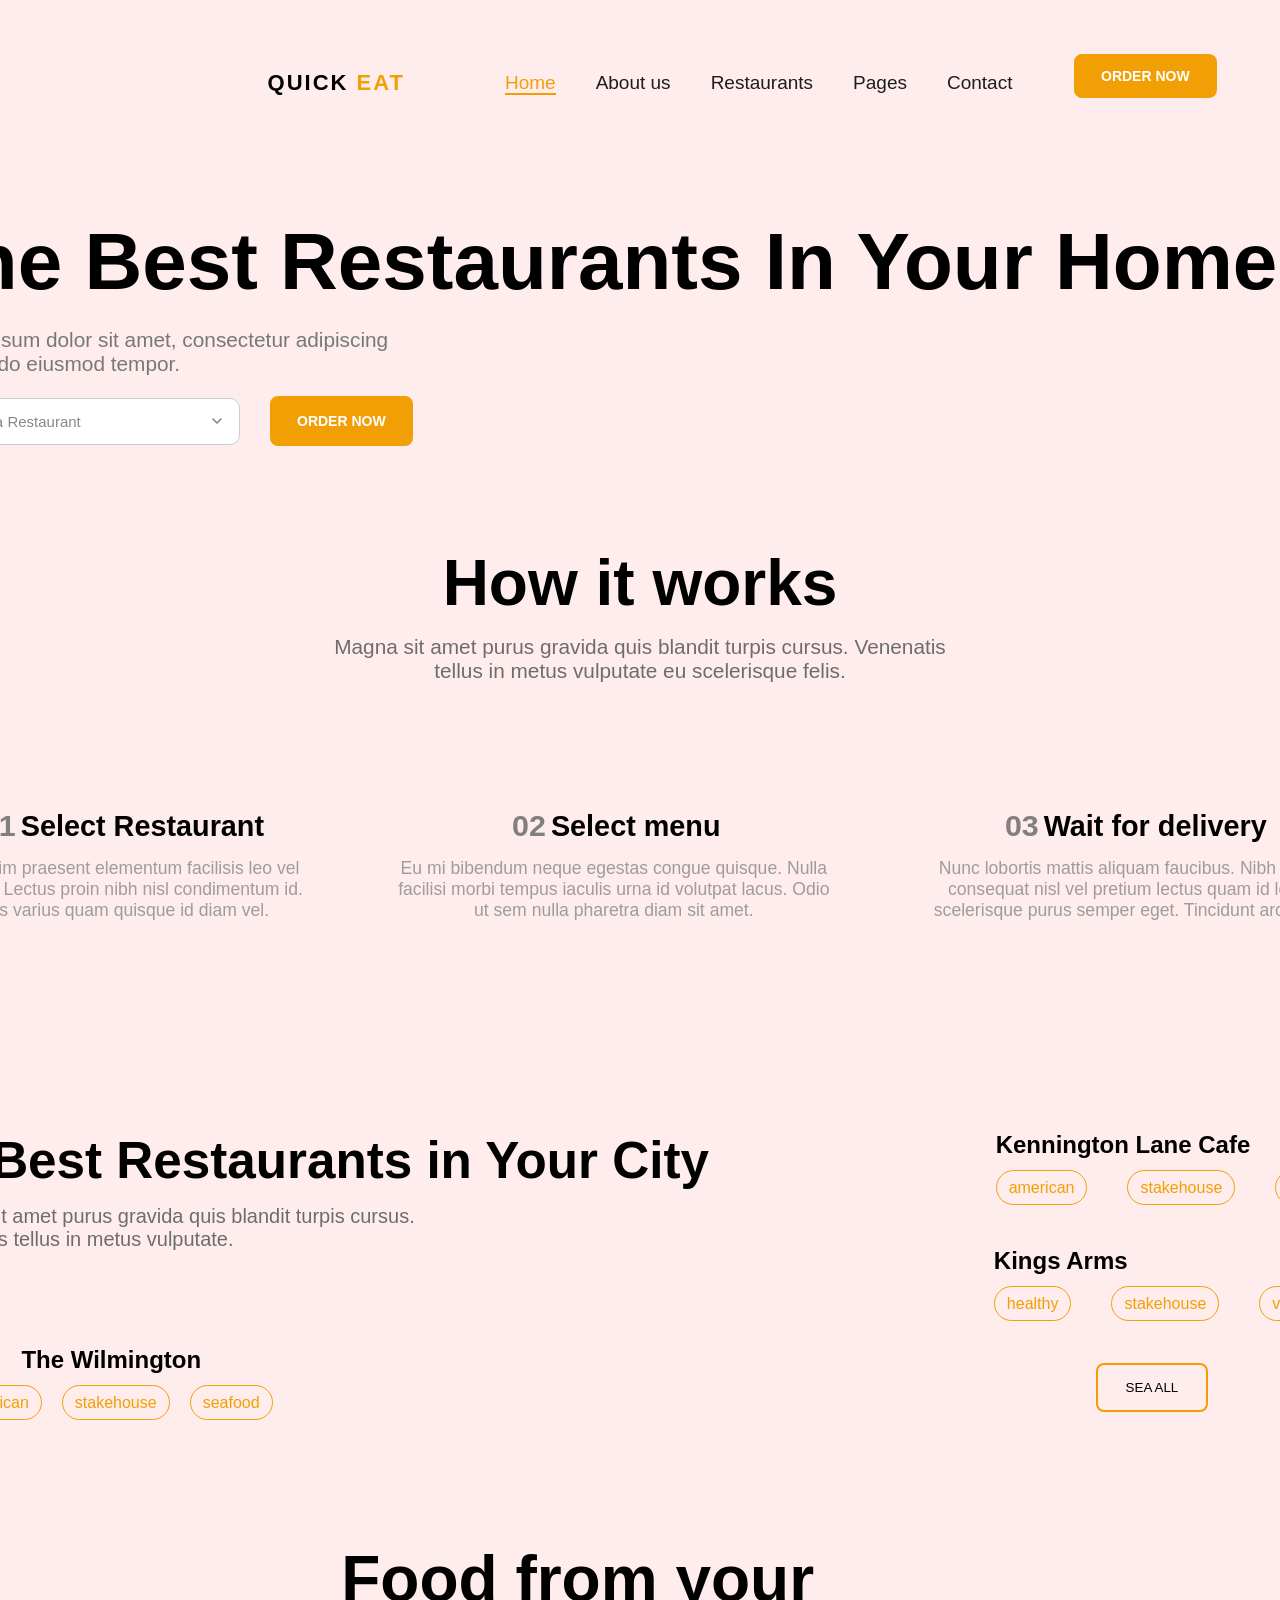
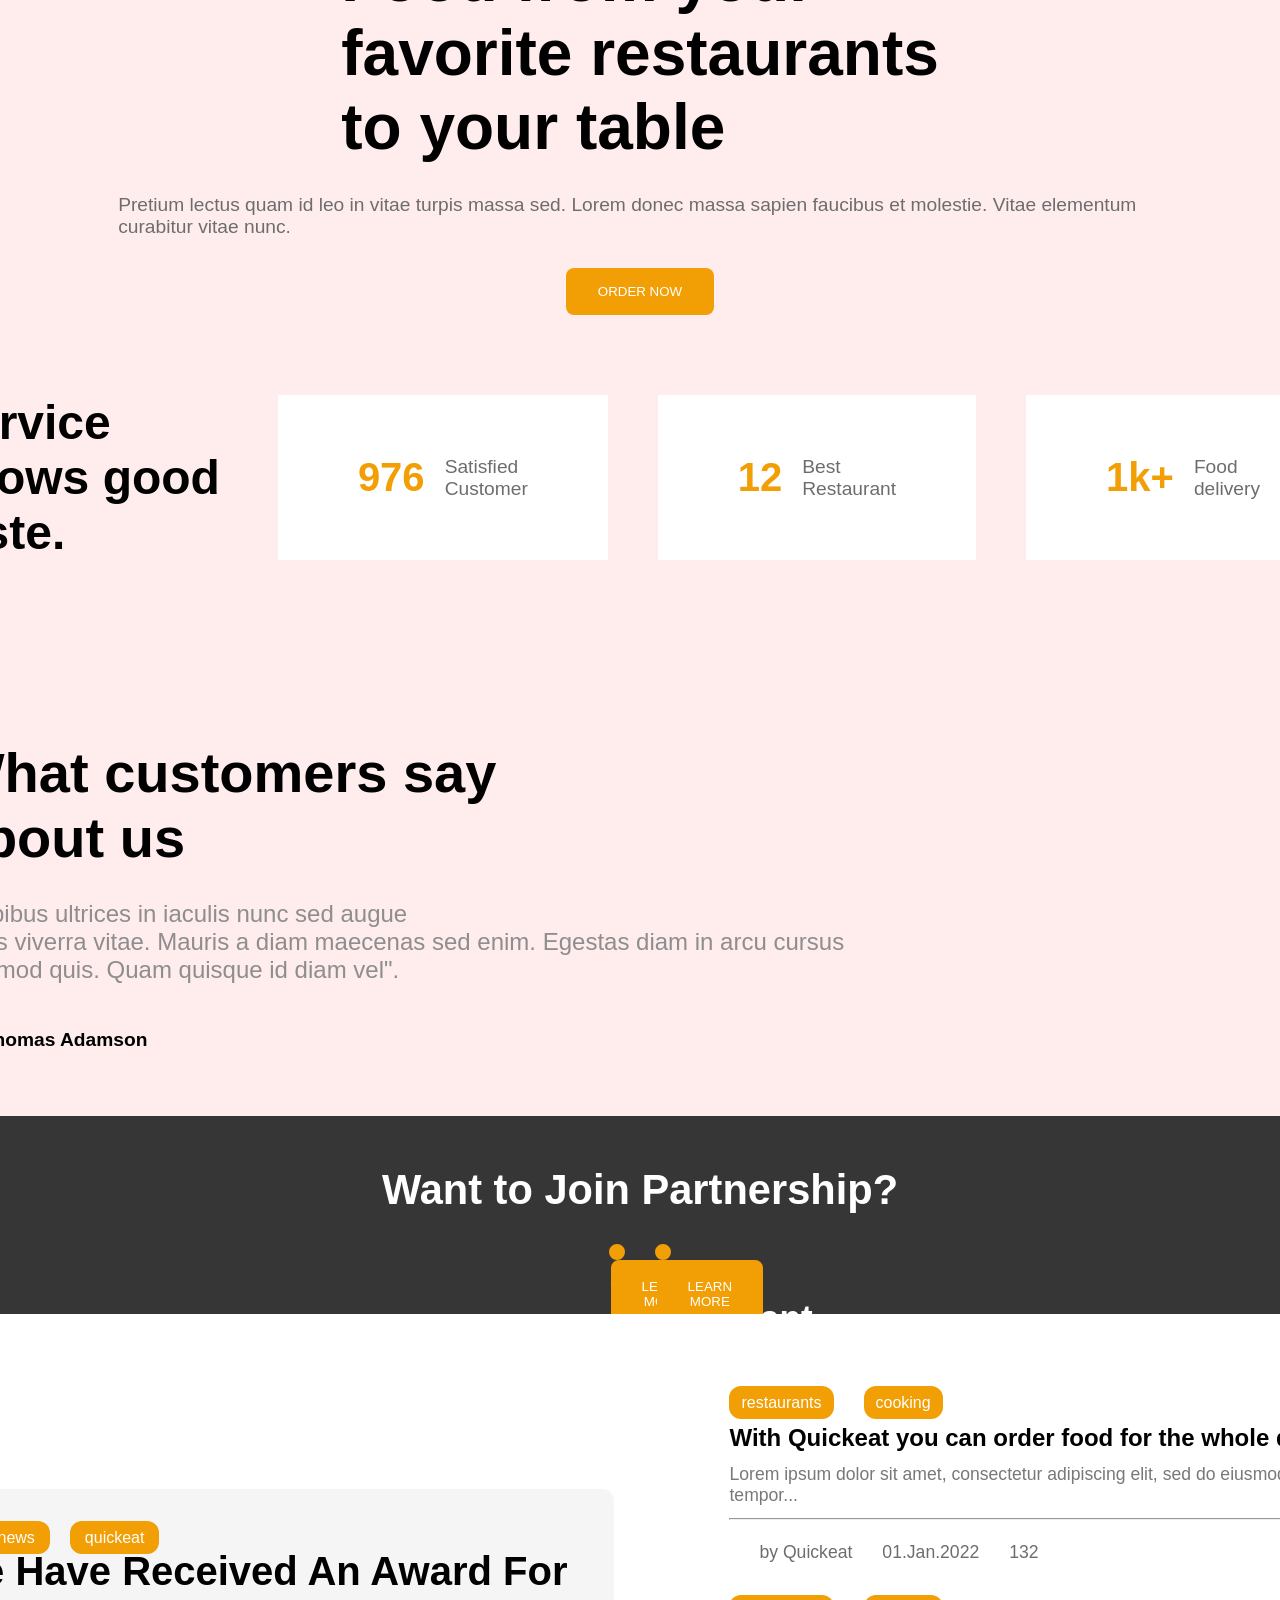
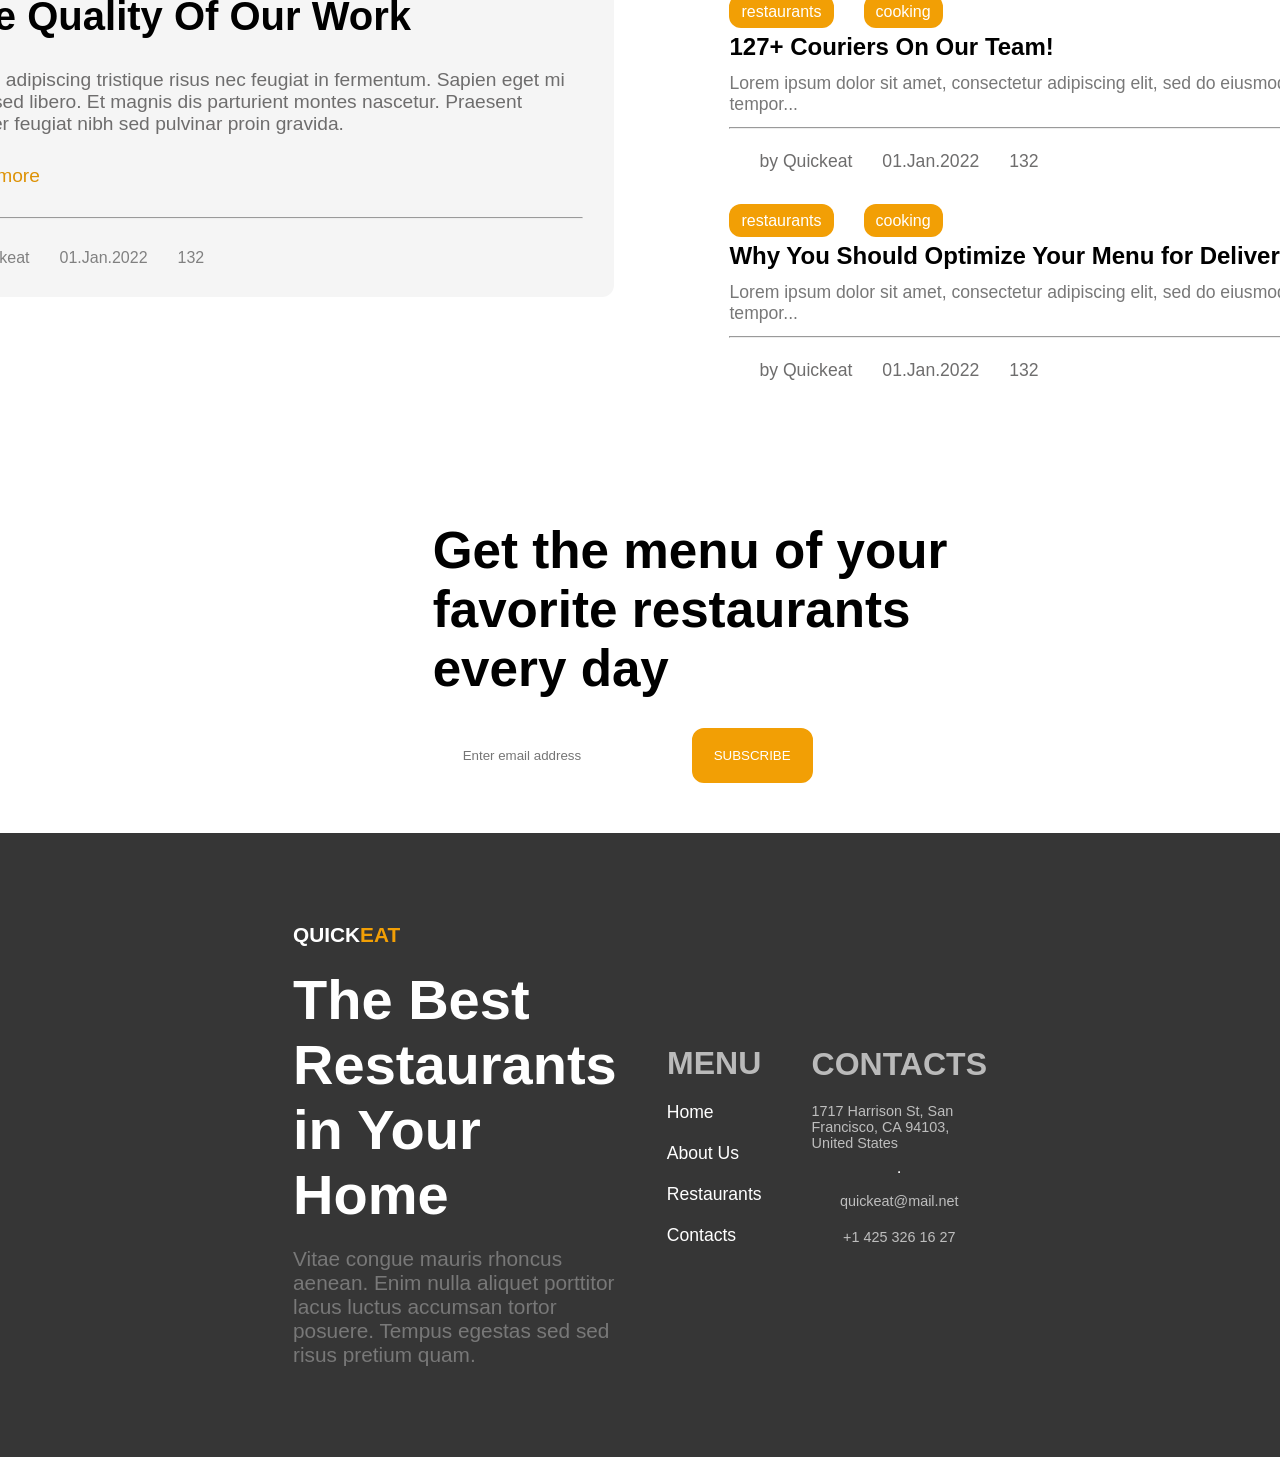
==== commit 9f75f354: "commit" ====
--- a/index.html
+++ b/index.html
@@ -17,7 +17,7 @@
             </div>
             <ul>
                 <li><a href="#">Home</a></li>
-                <li><a href="#">About us</a></li>
+                <li><a href="./pages/AboutUs.html">About us</a></li>
                 <li><a href="#">Restaurants</a></li>
                 <li><a href="#">Pages</a></li>
                 <li><a href="#">Contact</a></li>
@@ -36,10 +36,17 @@
                 <h1>The Best Restaurants In Your Home</h1>
                 <p>Lorem ipsum dolor sit amet, consectetur adipiscing <br> elit, sed do eiusmod tempor.</p>
                 <nav class="drop-down">
-                    <input type="text" placeholder="Choose a Restaurants">
+                    <select name="restaurant">
+                        <div class="option">
+                            <option value="" selected>Choose a Restaurant</option>
+                            <option value="restaurant1">Restaurant 1</option>
+                            <option value="restaurant2">Restaurant 2</option>
+                            <option value="restaurant3">Restaurant 3</option>
+                            <option value="restaurant4">Restaurant 4</option>
+                        </div>
+                    </select>
                     <button>ORDER NOW</button>
                 </nav>
-
             </div>
             <div class="hero-img">
                 <img src="https://bslthemes.com/html/quickeat/assets/img/photo-1.png" alt="">
@@ -91,7 +98,7 @@
         <section class="best-res sec-padding">
             <div class="res-left">
                 <div class="left-top">
-                    <h1>12 Best Restaurants in  Your City</h1>
+                    <h1>12 Best Restaurants in Your City</h1>
                     <p>Magna sit amet purus gravida quis blandit turpis cursus. <br> Venenatis tellus in metus
                         vulputate.</p>
                 </div>
@@ -229,7 +236,7 @@
                     </div>
                 </div>
                 <!--  -->
-                 <div class="recipes">
+                <div class="recipes">
                     <img src="	https://bslthemes.com/html/quickeat/assets/img/food-2.jpg" alt="">
                     <div class="recipe-box">
                         <ul class="tags">
@@ -247,7 +254,7 @@
                     </div>
                 </div>
                 <!-- -->
-                 <div class="recipes">
+                <div class="recipes">
                     <img src="	https://bslthemes.com/html/quickeat/assets/img/food-3.jpg" alt="">
                     <div class="recipe-box">
                         <ul class="tags">
@@ -283,7 +290,8 @@
             <div class="left">
                 <h2>QUICK<span>EAT</span></h2>
                 <h1>The Best <br> Restaurants <br> in Your Home</h1>
-                <p>Vitae congue mauris rhoncus aenean. Enim nulla aliquet porttitor lacus luctus accumsan tortor posuere. Tempus egestas sed sed risus pretium quam.</p>
+                <p>Vitae congue mauris rhoncus aenean. Enim nulla aliquet porttitor lacus luctus accumsan tortor
+                    posuere. Tempus egestas sed sed risus pretium quam.</p>
             </div>
             <div class="mid">
                 <h3>MENU</h3>
@@ -300,8 +308,19 @@
                 <hr>
                 <p>quickeat@mail.net</p>
                 <p>+1 425 326 16 27</p>
-            </div>   
+            </div>
         </div>
     </footer>
+
+    <!-- ScrollTrigger -->
+    <script src="https://cdnjs.cloudflare.com/ajax/libs/gsap/3.13.0/ScrollTrigger.min.js"
+        integrity="sha512-P2IDYZfqSwjcSjX0BKeNhwRUH8zRPGlgcWl5n6gBLzdi4Y5/0O4zaXrtO4K9TZK6Hn1BenYpKowuCavNandERg=="
+        crossorigin="anonymous" referrerpolicy="no-referrer"></script>
+    <!-- GSAP CDN -->
+    <script src="https://cdnjs.cloudflare.com/ajax/libs/gsap/3.13.0/gsap.min.js"
+        integrity="sha512-NcZdtrT77bJr4STcmsGAESr06BYGE8woZdSdEgqnpyqac7sugNO+Tr4bGwGF3MsnEkGKhU2KL2xh6Ec+BqsaHA=="
+        crossorigin="anonymous" referrerpolicy="no-referrer"></script>
+    <script src="./script.js"></script>
 </body>
+
 </html>
--- a/style.css
+++ b/style.css
@@ -9,6 +9,7 @@
     background-color: #FFEDED;
     display: flex;
     flex-direction: column;
+    align-items: center;
     justify-content: center;
     overflow-x: hidden;
     width: 100%;
@@ -18,7 +19,7 @@
     display: flex;
     justify-content: space-between;
     align-items: center;
-    padding: 50px 200px;
+    padding: 70px 200px;
 }
 
 nav {
@@ -29,6 +30,7 @@
 
 .logo h2 {
     font-size: 22px;
+    letter-spacing: 2px;
     font-weight: 700;
 }
 
@@ -67,8 +69,7 @@
 .right-nav {
     display: flex;
     gap: 20px;
-    align-items: center;
-    justify-content: center;
+    justify-content: space-between;
 }
 
 .right-nav button {
@@ -81,6 +82,10 @@
     cursor: pointer;
     font-size: 14px;
     font-weight: 600;
+    margin-left: 50px;
+    left: 80%;
+    top: 6%;
+    position: absolute;
 }
 
 .right-nav button:hover {
@@ -95,9 +100,10 @@
     display: none;
 }
 
-/* main {
+main {
     width: 1920px;
-} */
+}
+
 .sec-padding {
     padding: 50px 240px;
 }
@@ -129,13 +135,62 @@
     gap: 30px;
 }
 
-.drop-down input {
+/* .drop-down input {
     padding: 20px 90px;
     border: none;
     outline: none;
     background-color: rgba(255, 255, 255, 0.404);
     border-radius: 8px;
-}
+} */
+/* .drop-down select{
+    padding: 20px 90px;
+    border: none;
+    outline: none;
+    font-size: 1.3rem;
+    border-radius: 8px;
+    cursor: pointer;
+    background-color: white;
+   
+    color: gray;
+}
+
+
+
+.drop-down select option{
+    padding: 5px 12px;
+    border: none;
+    outline: none;
+    
+} */
+
+
+select {
+  appearance: none;
+  -webkit-appearance: none;
+  width: 320px;
+  padding: 14px 18px;
+  font-size: 15px;
+  color: #888;
+  background-color: #fff;
+  border: 1.5px solid #ccc;
+  border-radius: 10px;
+  cursor: pointer;
+  outline: none;
+  background-image: url("data:image/svg+xml,%3Csvg xmlns='http://www.w3.org/2000/svg' width='16' height='16' viewBox='0 0 24 24' fill='none' stroke='%23888' stroke-width='2.5' stroke-linecap='round' stroke-linejoin='round'%3E%3Cpolyline points='6 9 12 15 18 9'%3E%3C/polyline%3E%3C/svg%3E");
+  background-repeat: no-repeat;
+  background-position: right 14px center;
+}
+
+select:focus {
+  border-color: #F5A623;
+}
+option:hover {
+  background-color: #F5A623;
+  color: #fff;
+}
+
+
+
 
 .drop-down button {
     padding: 15px 25px;
@@ -503,14 +558,11 @@
 }
 
 .bottom-text-box .fav-box:hover {
-    /* background-color: #f7cd97; */
     transition: 0.3s ease-in-out;
     cursor: pointer;
     transform: translateY(-5%);
 
 }
-
-
 
 /* Partnership section */
 .feedback-section {
@@ -557,8 +609,7 @@
     flex-direction: column;
     gap: 30px;
     padding: 50px 60px;
-    overflow: hidden;
-
+    overflow-x: hidden;
 }
 
 .partnership h1 {
@@ -629,7 +680,6 @@
     flex-direction: column;
     border-radius: 12px;
     position: relative;
-
 }
 
 .left-news img {
@@ -812,6 +862,63 @@
     color: #F29F05;
 }
 
+
+
+
+ /*---------------------------------About Us Section------------------------------------------------*/
+
+
+.about-hero-section{
+    display: flex;
+    align-items: center;
+    width: 100%;
+    justify-content: space-between;
+    margin-top: 70px;
+}
+.about-hero-section .left-about{
+    display: flex;
+    flex-direction: column;
+    align-items: center;
+    gap: 10px;
+    width: 40%;
+}
+.left-about h1{
+    font-size: 3.7rem;
+}
+.left-about p{
+    font-size: 1.8rem;
+    color: gray;
+}
+
+.about-hero-section  .right-about{
+    /* background-color: green; */
+    padding: 40px 25px;
+    border: 8px solid white;
+    border-radius: 16px;
+    width: 35%;
+}
+.about-hero-section  .right-about img{
+    transform: rotate(20deg);
+    width: 100%;
+    border-radius: 26px;
+}
+
+
+
+
+
+
+
+
+
+
+
+
+
+
+
+
+
 footer {
     width: 100%;
     background-color: #363636;
@@ -899,53 +1006,7 @@
 }
 
 
-/* Responsive */
-/* @media (max-width:768px){
-    body {
-    width: 100%;
-}
-header{
-    background-color: red;
-     padding: 15px 0px;
-}
-nav ul {
-    display: none;
-    
-}
-.right-nav .btn{
-    display: none;
-}
-nav .logo{
-    padding: 25px;
-}
-.logo h2 {
-    font-size: 25px;
-    font-weight: 700;
-}
-
-.logo h2 span {
-    color: #F29F05;
-}
-.nav-hamburger{
-    display: block;
-}
-
-main{
-    width: 100%;
-}
-
-} */
-
-
-
-
-
-/* res */
-
-/* Responsive for devices <= 768px */
-
 @media (max-width: 768px) {
-
 
     header {
         justify-content: space-between;
@@ -1101,7 +1162,6 @@
 
     .left-top h1 {
         font-size: 3.1rem;
-        background-color: red;
     }
 
     .left-top p {
@@ -1144,8 +1204,6 @@
 
     .top-img-box {
         flex-direction: column;
-        /* max-width: 100%; */
-        /* height: auto; */
     }
 
     .top-img-box img {
@@ -1277,20 +1335,106 @@
         flex-direction: column;
         position: relative;
     }
+
     .left-news h2 {
-    font-size: 1.6rem;
-    line-height: 32px;
-    width: 100%;
-
-}
-
-.left-news p {
-    font-size: 1rem;
-    color: #949393;
-}
-.left-news .left-bottom-text {
-    gap: 20px;
-    padding: 5px;
-}
+        font-size: 1.6rem;
+        line-height: 32px;
+        width: 100%;
+    }
+
+    .left-news p {
+        font-size: 1rem;
+        color: #949393;
+    }
+
+    .left-news .left-bottom-text {
+        gap: 20px;
+        padding: 5px;
+    }
+
+    .recipes {
+        flex-direction: column;
+        align-items: flex-start;
+        gap: 30px;
+    }
+
+    .recipe-box {
+        display: flex;
+        gap: 13px;
+        justify-content: center;
+    }
+
+    .recipe-box h2 {
+        font-size: 1.3rem;
+    }
+
+    .recipe-box p {
+        color: #969696;
+        font-size: 1rem;
+    }
+
+    .recipe-box .bottom-tag {
+        gap: 20px;
+        padding: 10px 20px;
+        align-items: flex-start;
+    }
+
+    .recipe-box .bottom-tag a {
+        font-size: .9rem;
+    }
+
+    .subscribe-section {
+        gap: 80px;
+        flex-direction: column;
+        padding: 30px 50px;
+    }
+
+    .subscribe-section img {
+        height: 300px;
+        width: 350px;
+        aspect-ratio: 1/1;
+    }
+
+    .subscribe-section .right-sub {
+        gap: 20px;
+    }
+
+    .right-sub h1 br {
+        display: none;
+    }
+
+    .right-sub h1 {
+        font-size: 2.3rem;
+        font-weight: 900;
+        width: 100%;
+    }
+
+    .right-sub .inp {
+        gap: 20px;
+    }
+
+
+
+    
+    footer {
+        width: 100%;
+        padding: 0;
+        margin: 0;
+    }
+
+    footer .top-footer {
+        flex-direction: column;
+        gap: 50px;
+        padding: 30px 50px;
+        align-items: flex-start;
+    }
+
+    .top-footer .left h1 {
+        font-size: 3rem;
+    }
+
+    .top-footer .left p {
+        font-size: 1.2rem;
+    }
 
 }
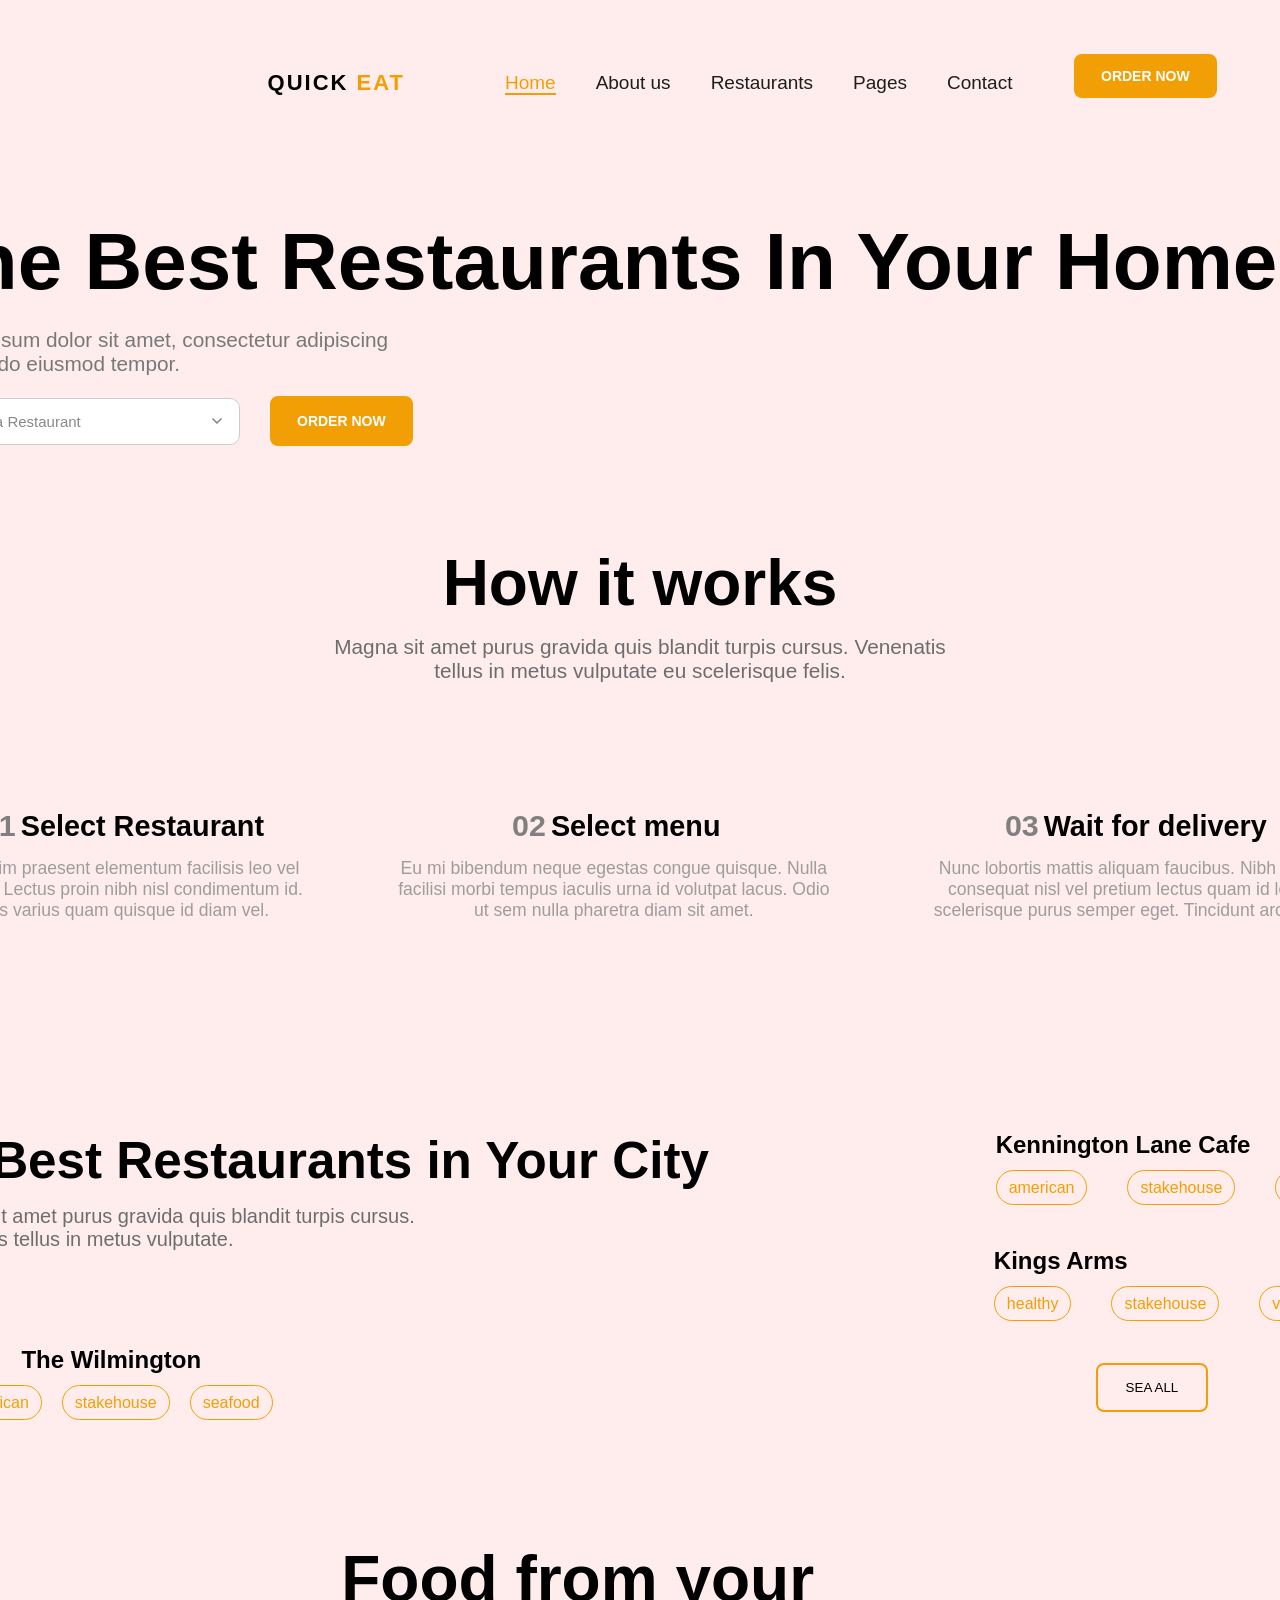
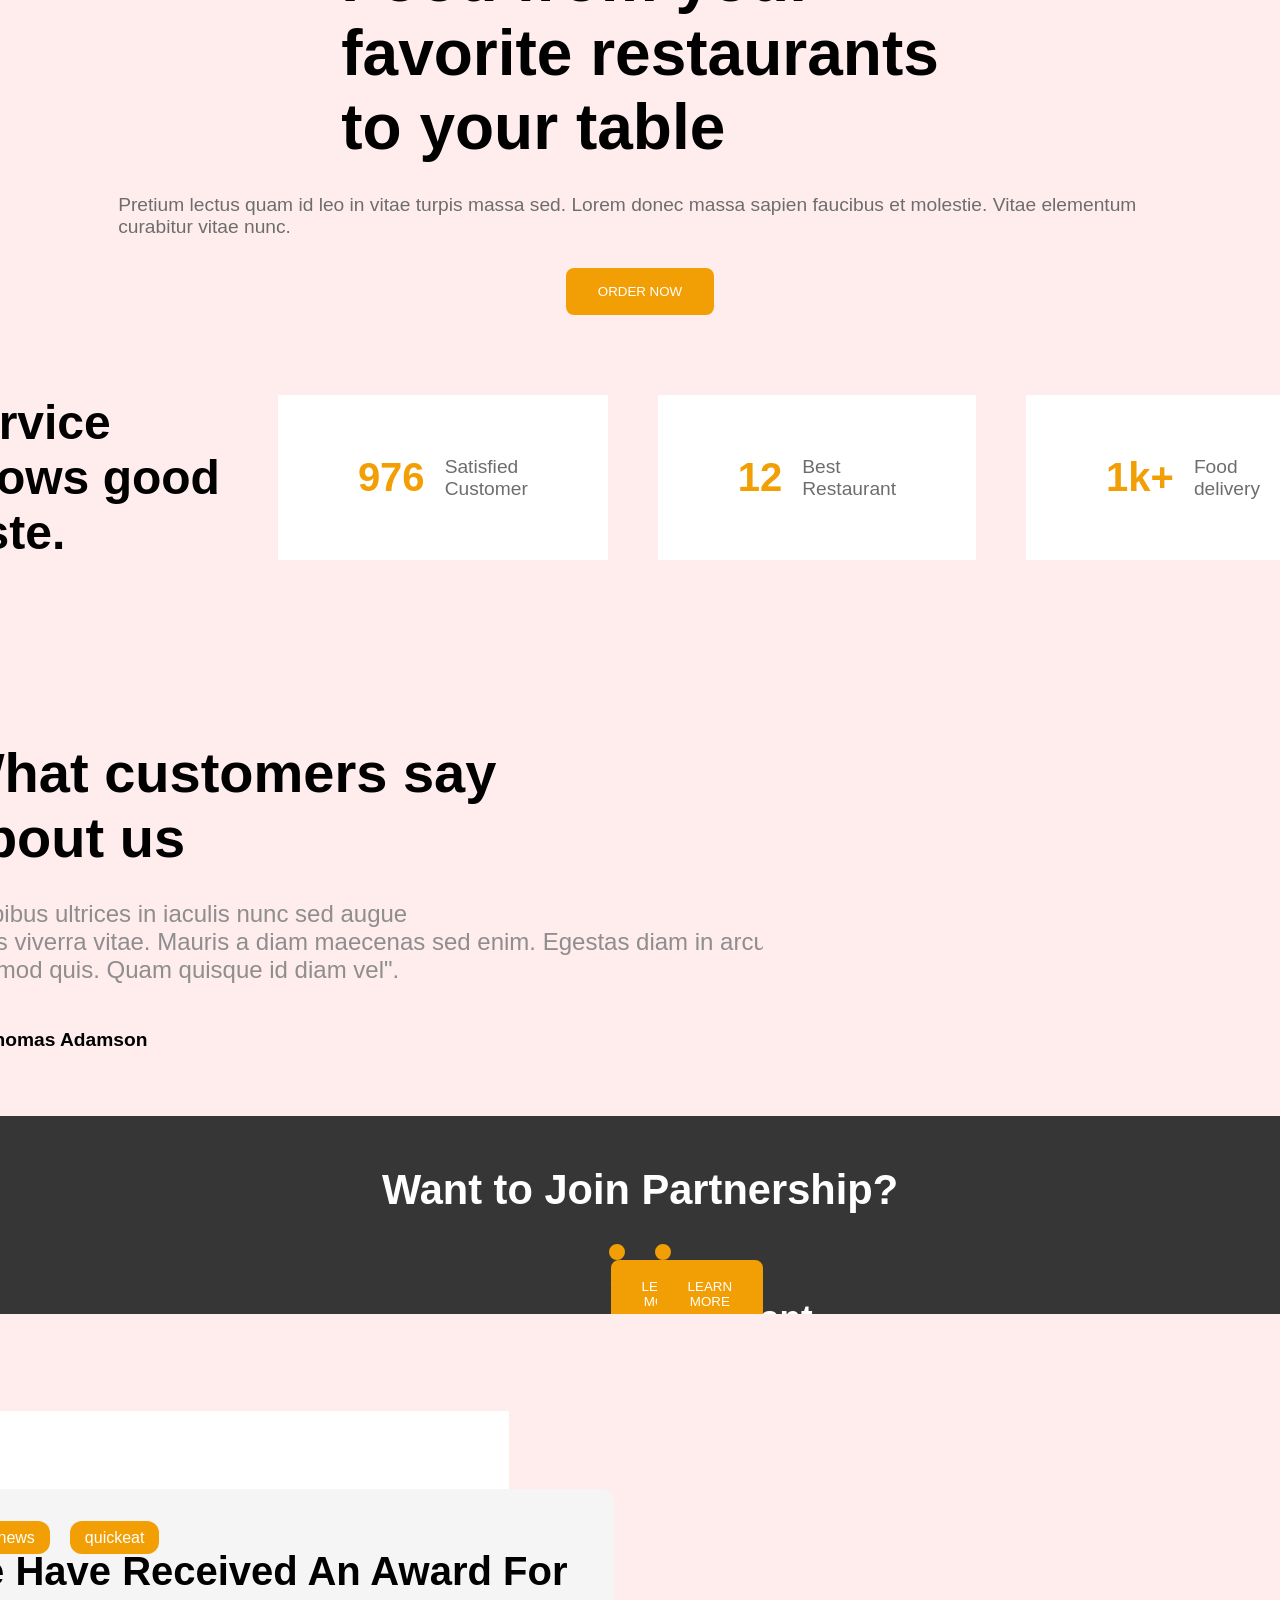
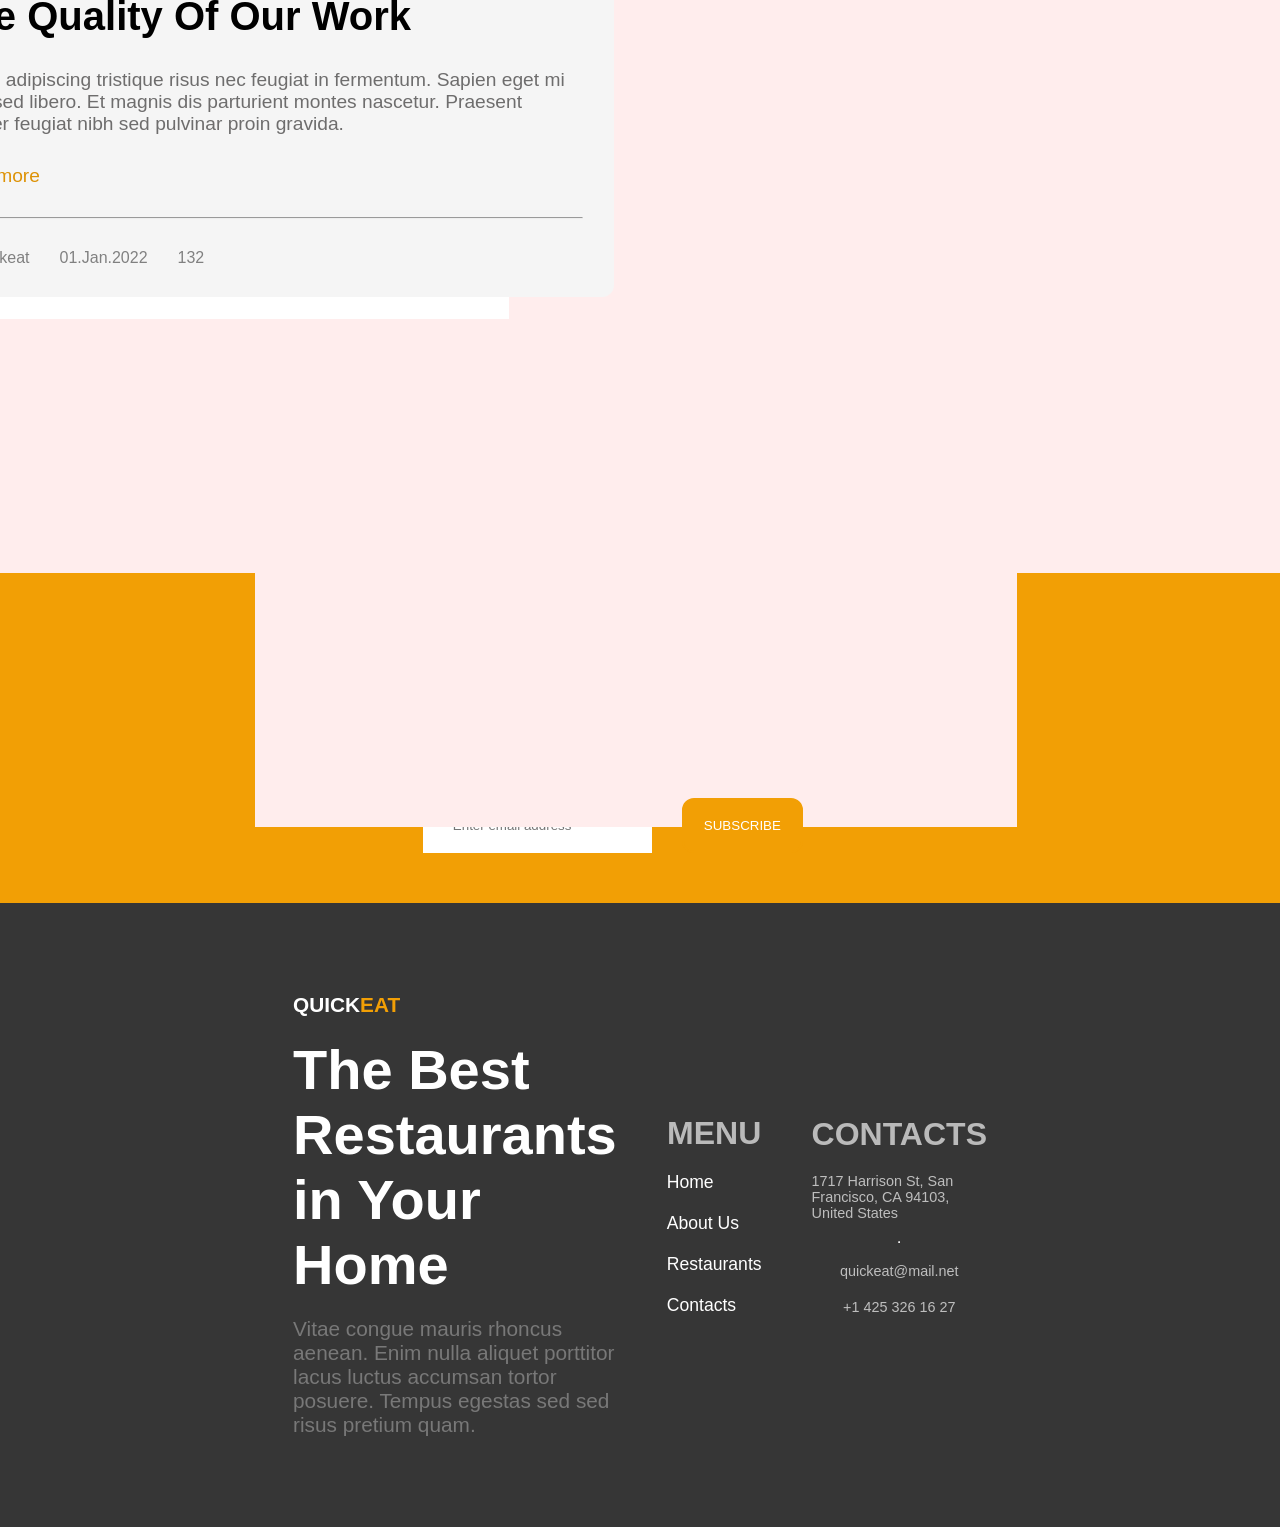
==== commit 17122523: "about-us" ====
--- a/index.html
+++ b/index.html
@@ -20,7 +20,7 @@
                 <li><a href="./pages/AboutUs.html">About us</a></li>
                 <li><a href="#">Restaurants</a></li>
                 <li><a href="#">Pages</a></li>
-                <li><a href="#">Contact</a></li>
+                <li><a href="./pages/Contact.html">Contact</a></li>
             </ul>
         </nav>
         <div class="right-nav">
--- a/style.css
+++ b/style.css
@@ -872,26 +872,27 @@
     display: flex;
     align-items: center;
     width: 100%;
-    justify-content: space-between;
+    /* justify-content: space-between; */
     margin-top: 70px;
+    background-color: white;
 }
 .about-hero-section .left-about{
     display: flex;
     flex-direction: column;
-    align-items: center;
     gap: 10px;
-    width: 40%;
+    width: 50%;
 }
 .left-about h1{
-    font-size: 3.7rem;
+    font-size: 3.2rem;
+    text-align: left;
 }
 .left-about p{
-    font-size: 1.8rem;
+    font-size: 1.2rem;
     color: gray;
+    text-align: left;
 }
 
 .about-hero-section  .right-about{
-    /* background-color: green; */
     padding: 40px 25px;
     border: 8px solid white;
     border-radius: 16px;
@@ -902,6 +903,347 @@
     width: 100%;
     border-radius: 26px;
 }
+
+/*-------------------------------Section mission--------------------------------------- */
+
+.mission{
+  display: flex;
+  gap: 20px;
+  flex-direction: column;
+  background-color: white;
+}
+
+.mission-top{
+    display: flex;
+    align-items: center;
+    gap: 80px;
+   justify-content: center;
+}
+.mission-top img{
+    max-width: 100%;
+    height: auto;
+}
+.mission-text{
+    display: flex;
+    flex-direction: column;
+    gap: 20px;
+}
+.mission-text h2{
+    font-size: 3.7rem;
+}
+.mission-text p{
+    font-size: 1.2rem;
+    color: gray;
+}
+
+.mission-cards{
+    width: 100%;
+    display: flex;
+    gap: 50px;
+    align-items: center;
+    justify-content: space-evenly;
+}
+.mission-cards .mcards{
+    display: flex;
+    flex-direction: column;
+    align-items: flex-start;
+    padding: 80px 30px;
+    height: 400px;
+    width: 350px;
+    gap: 20px;
+    background-color: white;
+    border-radius: 16px;
+    cursor: pointer;
+}
+
+
+.mission-cards .mcards h3{
+    font-size: 2rem;
+}
+.mission-cards .mcards p{
+    font-size: 1.2rem;
+    color: gray;
+}
+.mcards:hover{
+    background: linear-gradient(to right, #c05600, #ff8c00, #ffb347);
+    transition: 0.1s ease-out;
+    color: white;
+    p{
+        color: white;
+    }
+}
+
+
+/*---------------------------------------Section-Post-------------------------------- */
+.post{
+    background-color: white;
+    display: flex;
+    align-items: center;
+   justify-content: space-between;
+}
+
+.post-text{
+    display: flex;
+    flex-direction: column;
+    gap: 18px;
+    width: 50%;
+}
+
+
+.post-text h2{
+    font-size: 4rem;
+}
+.post-text .post-para{
+    font-size: 1.5rem;
+    color: gray;
+}
+.post-text h4{
+    font-size: 1.4rem;
+}
+.sm-p{
+    font-size: 1.2rem;
+    color: gray;
+}
+.post img{
+    border-radius: 26px;
+}
+
+
+/*--------------------------------------Banner Section------------------------------------- */
+
+
+.banner{
+   /* background-color: #FFFFFF; */
+    display: flex;
+    align-items: center;
+    gap:80px;
+}
+.banner img{
+    max-width: 100%;
+    height: auto;
+}
+.banner .right{
+    display: flex;
+    flex-wrap: wrap;
+    justify-content: space-between;
+    gap: 30px;
+    padding: 15px;
+}
+.banner .right h1{
+    font-size: 2.8rem;
+   text-align: left;
+}
+.banner-box{
+    display: flex;
+    padding: 50px 70px;
+    align-items: center;
+    justify-content: center;
+    box-shadow: 0 10px 30px rgba(0, 0, 0, 0.1);
+    gap: 5px;
+    background-color: white;
+}
+
+.banner-box h2{
+    font-size: 2.2rem;
+    color: #F29F05;
+    font-weight: 800;
+}
+.banner-box p{
+    color: gray;
+    white-space: wrap;
+    font-size: 1rem;
+}
+
+
+/* -------------------------------Team Section----------------------------------------- */
+
+
+
+.team-section{
+    background-color: white;
+    display: flex;
+    flex-direction: column;
+    gap:80px;
+}
+.team-section h1{
+    font-size: 3.5rem;
+    text-align: center;
+}
+.team-section p{
+    font-size: 1.3rem;
+   align-self: center;
+   color: gray;
+    width: 60%;
+}
+
+.team-persons{
+    display: flex;
+    align-items: center;
+    gap: 80px;
+}
+
+.team-persons .person{
+    display: flex;
+    flex-direction: column;
+    align-items: center;
+    justify-content: center;
+    gap: 12px;
+}
+.team-persons .person h2{
+    font-size: 1.7rem;
+}
+.team-persons .person p{
+    font-size: 1.2rem;
+    color: gray;
+    text-align: center;
+}
+.team-persons .person ul{
+    margin-top: 10px;
+    display: flex;
+    gap: 50px;
+    justify-content: center;
+    align-items: center;
+}
+.team-persons .person ul li{
+    list-style:none;
+}
+.team-persons .person ul li a{
+    padding: 10px 20px;
+    border-radius: 50%;
+    border: 1px solid gray; 
+}
+
+.team-persons .person ul li a:hover{
+    background-color: #ffb338;
+    transition: 0.2s ease-in;
+}
+
+
+
+.sponsers{
+    padding-top: 150px;
+}
+.sponsers h1{
+    font-size: 3.5rem;
+    text-align: center;
+}
+.sponsers-brand{
+    display: flex;
+    align-items: center;
+    justify-content:space-evenly;
+    flex-wrap: wrap;
+    gap: 70px;
+    margin-top: 30px;
+
+}
+.sponsers-brand .brand{
+    display: flex;
+    flex-direction: column;
+    align-items: center;
+    gap: 5px;
+}
+.sponsers-brand .brand{
+    color: gray;
+    font-size: 1.1rem;
+}
+
+.customer-review{
+    display: flex;
+    padding: 100px 5px;
+
+}
+.customer-text{
+    display: flex;
+    flex-direction: column;
+    width: 100%;
+    
+    gap: 20px;
+}
+.customer-text h2{
+    font-size: 3rem;
+    text-align: left;
+}
+.customer-text p{
+    font-size: 1.2rem;
+    width: 100%;
+}
+.customer1{
+    display: flex;
+    flex-direction: column;
+    gap: 20px;
+}
+.customer1 p{
+    font-size: 1.1rem;
+    padding: 5px;
+}
+.thomas{
+    display: flex;
+    align-items: center;
+    justify-content: center;
+    gap: 20px;
+}
+.thomas p{
+    font-size: 1.1rem;
+}
+
+.subscribe-section{
+    background-image: url("https://bslthemes.com/html/quickeat/assets/img/background-img.jpg");
+    display: flex;
+    flex-direction: column;
+    background-color: #F29F05;
+}
+.subscribe-section h1{
+    font-size: 2.7rem;
+    color: white;
+    font-weight: 800;
+}
+.subscribe-section .sub-text{
+    display: flex;
+    align-items: center;
+    justify-content: center;
+    gap: 30px;
+}
+.sub-text input{
+    padding: 18px 90px;
+    border: none;
+    outline: none;
+    border-radius: 16px;
+}
+.sub-text button{
+    padding: 17px 30px;
+    outline: none;
+    background-color: black;
+    border-radius: 8px;
+    color: white;
+    cursor: pointer;
+    border: 2px solid black;
+}
+
+.sub-text button:hover{
+    background-color: white;
+    color: black;
+    transition: 0.2s ease-in-out;
+}
+
+
+
+
+
+
+
+
+
+
+
+
+
+
+
+
+
+
+
+
 
 
 
